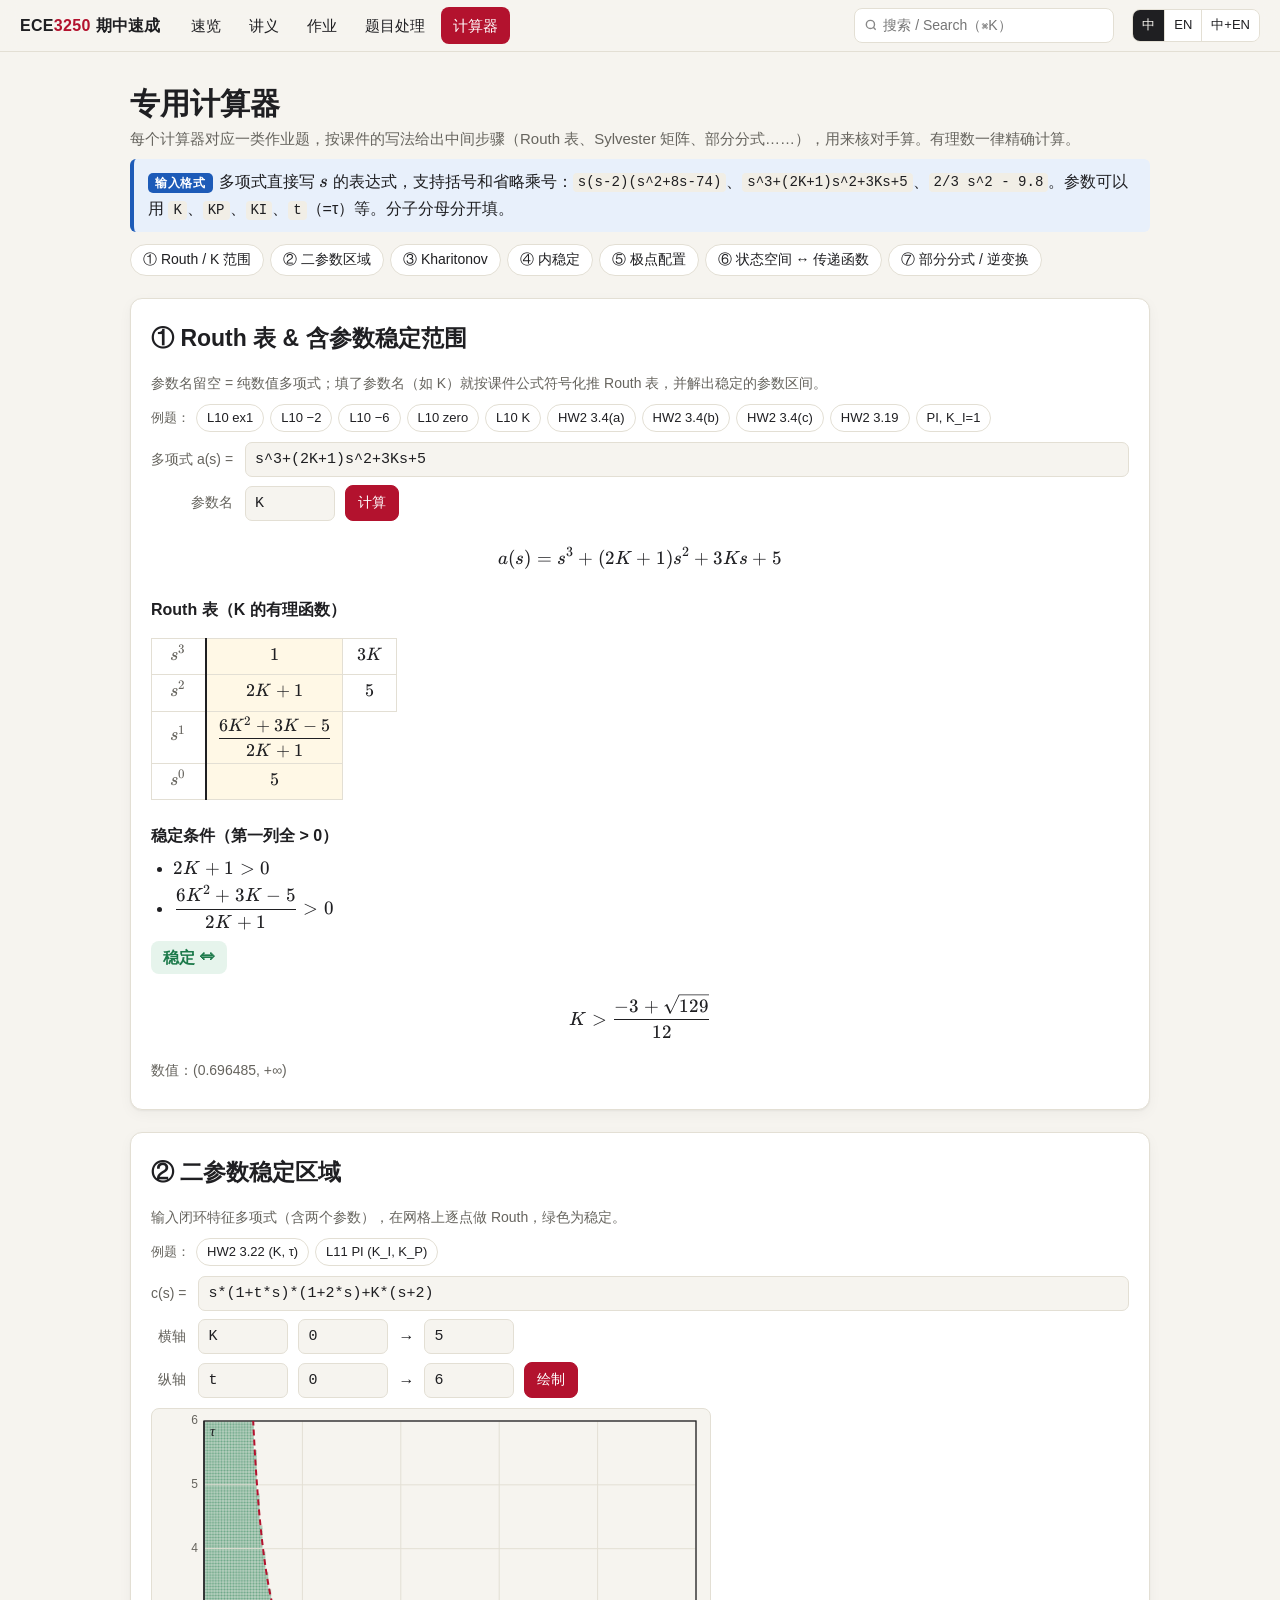
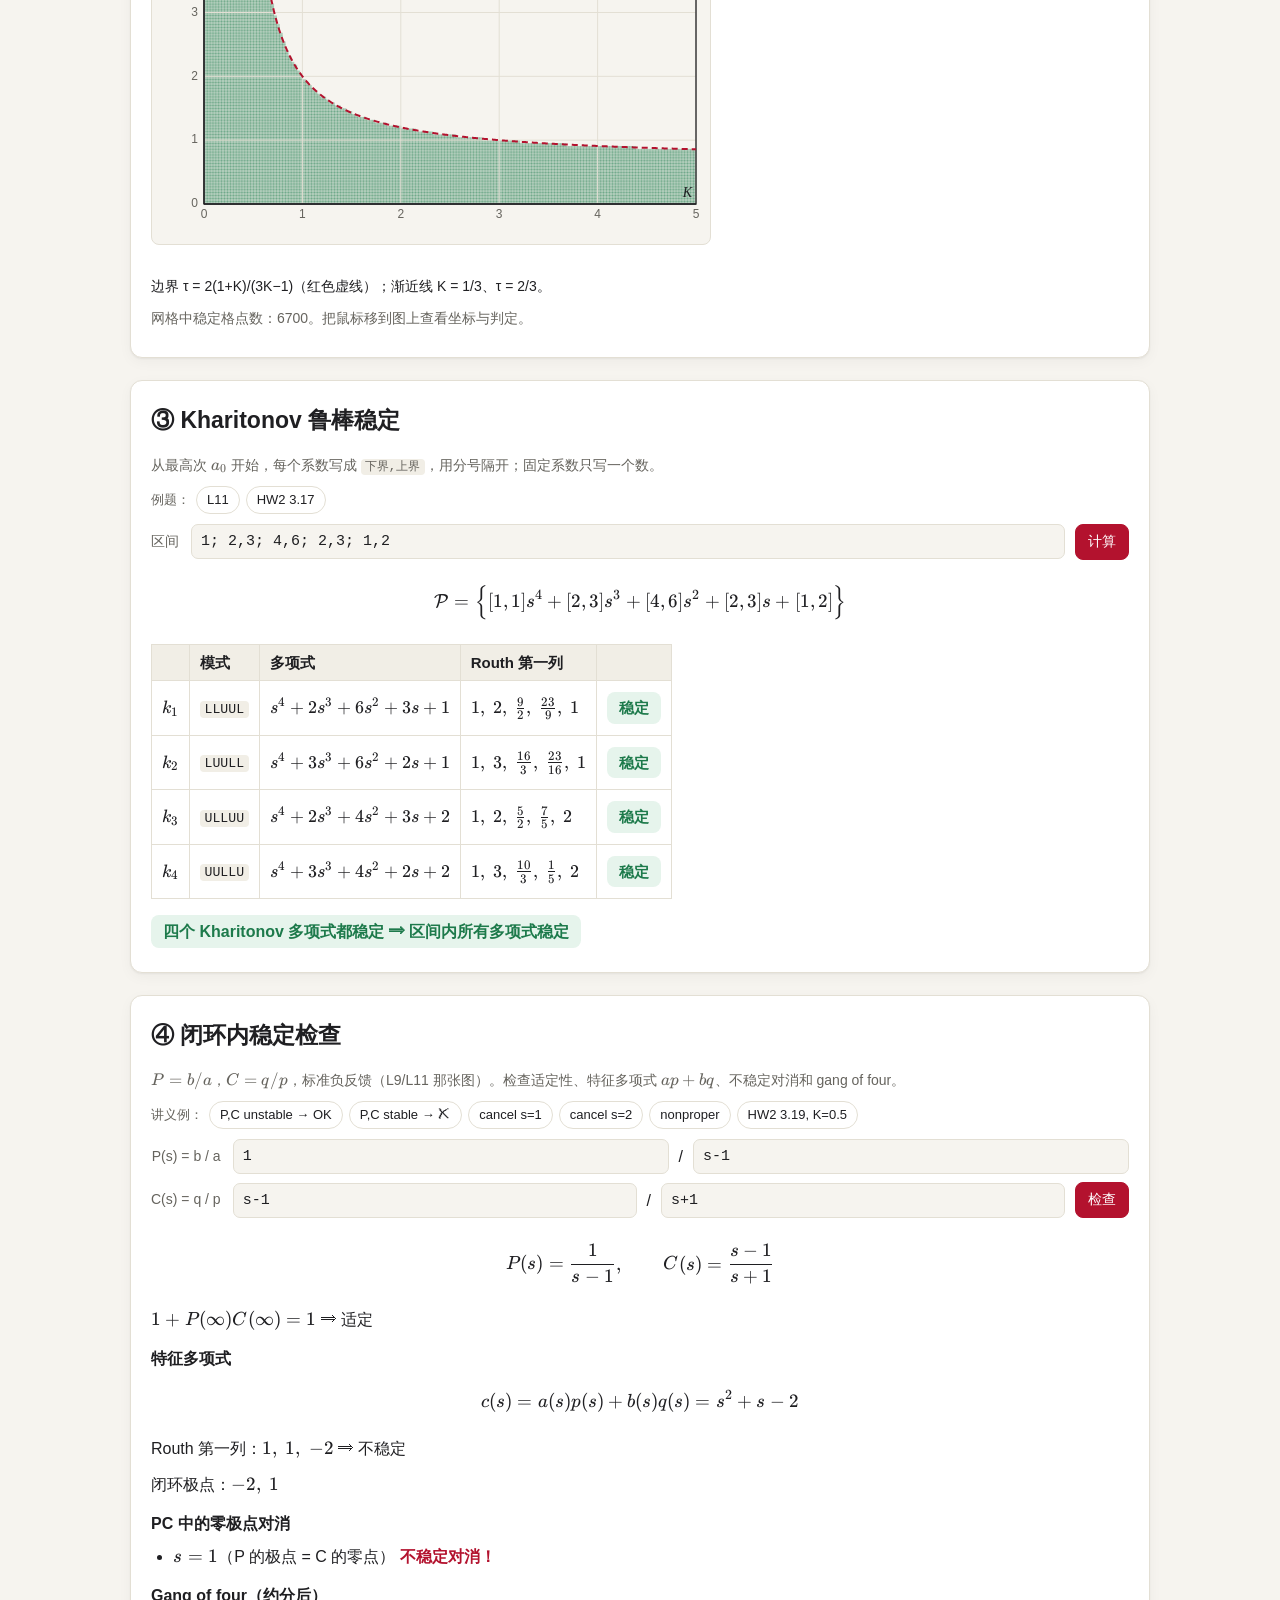
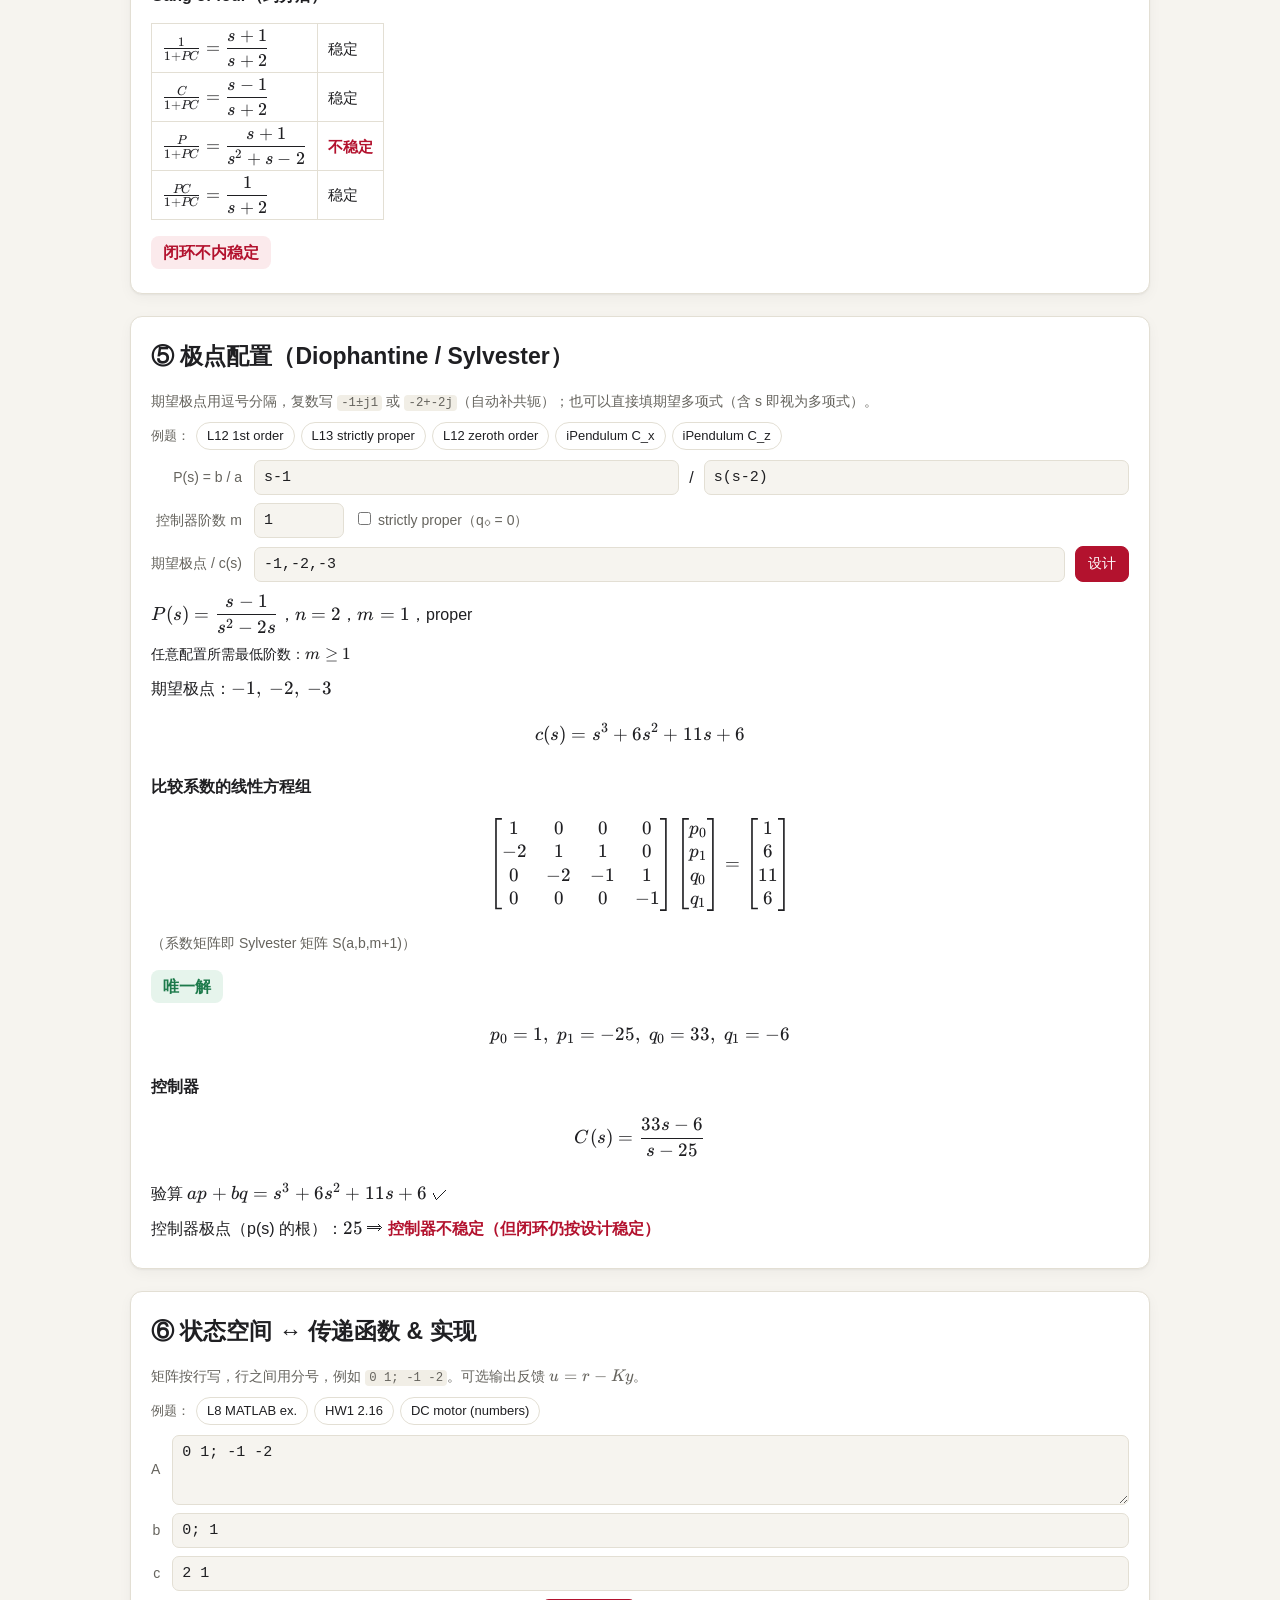
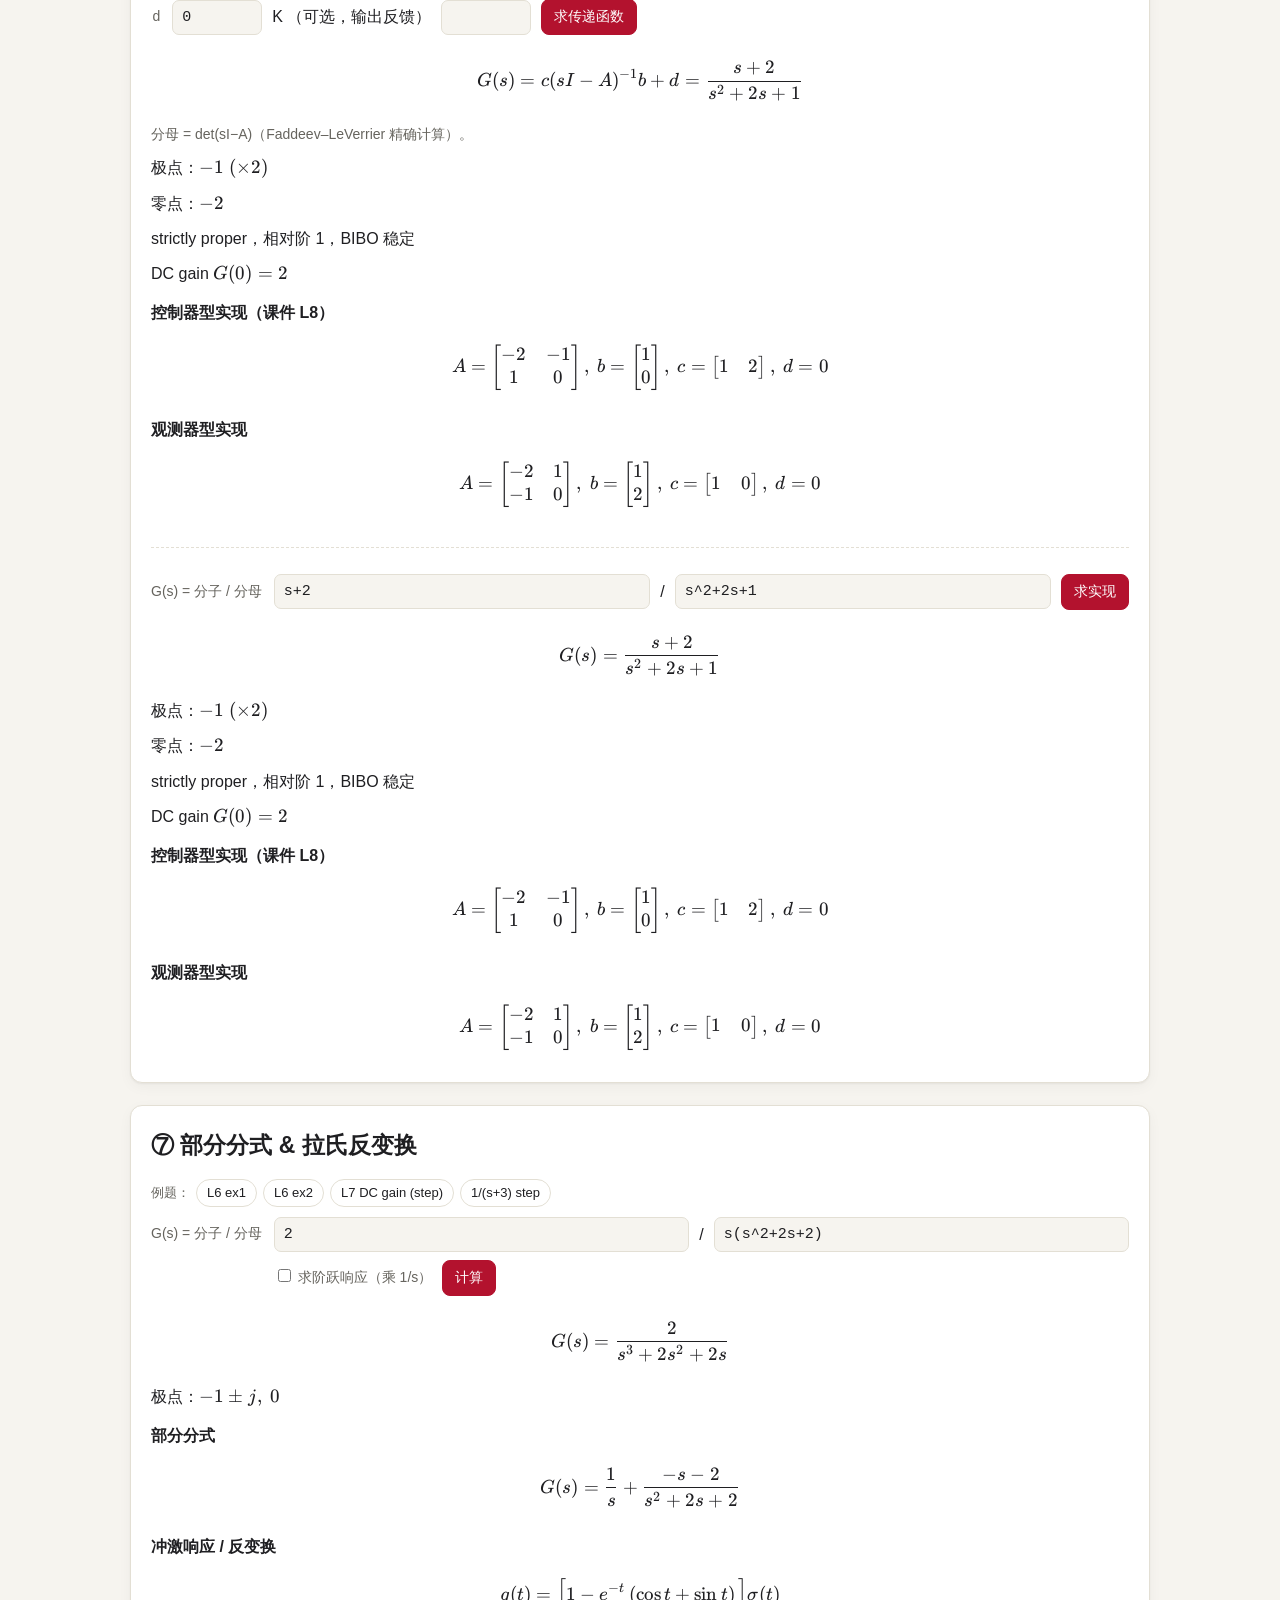
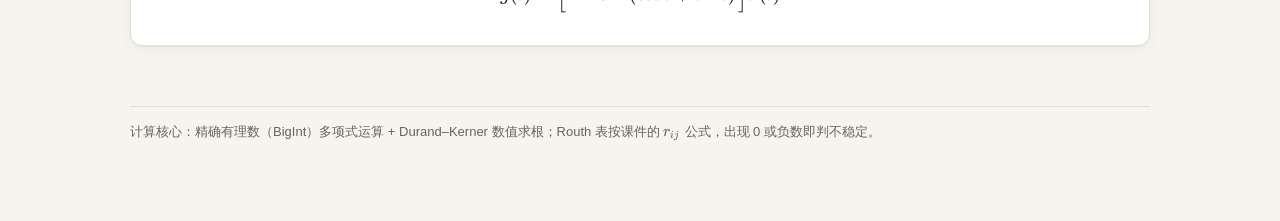
==== calc.html @ 968db59c "ECE3250 midterm crash-review site Bilingual (中/EN) overview, homework and problem-type pages, Chines" ====
<!doctype html>
<html lang="zh-CN">
<head>
<meta charset="utf-8">
<meta name="viewport" content="width=device-width, initial-scale=1">
<title>计算器 Calculators · ECE3250 期中速成</title>
<script>try{document.documentElement.className='L-'+(localStorage.getItem('ece3250-lang')||'zh')}catch(e){}</script>
<link rel="stylesheet" href="assets/vendor/katex/katex.min.css">
<link rel="stylesheet" href="assets/style.css?v=1">
<script defer src="assets/vendor/katex/katex.min.js"></script>
<script defer src="assets/vendor/katex/auto-render.min.js"></script>
<script defer src="assets/search-index.js?v=1"></script>
<script defer src="assets/cmath.js?v=1"></script>
<script defer src="assets/ui.js?v=1"></script>
<script defer src="assets/calc.js?v=1"></script>
</head>
<body>
<header id="topnav"></header>
<main class="wrap">
<h1><span class="zh">专用计算器</span><span class="en">Problem-type calculators</span>
<small><span class="zh">每个计算器对应一类作业题，按课件的写法给出中间步骤（Routh 表、Sylvester 矩阵、部分分式……），用来核对手算。有理数一律精确计算。</span><span class="en">Each calculator matches one homework problem type and shows the intermediate steps in the slides' notation (Routh table, Sylvester matrix, partial fractions…) so you can check hand calculations. Rational arithmetic is exact.</span></small></h1>
<div class="tip"><span class="lbl"><span class="zh">输入格式</span><span class="en">Input syntax</span></span><span class="zh">多项式直接写 $s$ 的表达式，支持括号和省略乘号：<code>s(s-2)(s^2+8s-74)</code>、<code>s^3+(2K+1)s^2+3Ks+5</code>、<code>2/3 s^2 - 9.8</code>。参数可以用 <code>K</code>、<code>KP</code>、<code>KI</code>、<code>t</code>（=τ）等。分子分母分开填。</span><span class="en">Type polynomials as expressions in $s$ with parentheses and implicit multiplication: <code>s(s-2)(s^2+8s-74)</code>, <code>s^3+(2K+1)s^2+3Ks+5</code>, <code>2/3 s^2 - 9.8</code>. Parameters may be <code>K</code>, <code>KP</code>, <code>KI</code>, <code>t</code> (=τ), etc. Enter numerators and denominators separately.</span></div>
<nav class="calc-nav">
  <a href="#routh">① Routh / <span class="zh">K 范围</span><span class="en">K range</span></a>
  <a href="#region">② <span class="zh">二参数区域</span><span class="en">2-param region</span></a>
  <a href="#khar">③ Kharitonov</a>
  <a href="#internal">④ <span class="zh">内稳定</span><span class="en">Internal stability</span></a>
  <a href="#pole">⑤ <span class="zh">极点配置</span><span class="en">Pole placement</span></a>
  <a href="#ss">⑥ <span class="zh">状态空间 ↔ 传递函数</span><span class="en">SS ↔ TF</span></a>
  <a href="#pf">⑦ <span class="zh">部分分式 / 逆变换</span><span class="en">Partial fractions</span></a>
</nav>

<!-- ① Routh -->
<section class="calc" id="routh-sec">
<h2 id="routh" data-kw="routh table calculator parameter K range stability polynomial">① <span class="zh">Routh 表 &amp; 含参数稳定范围</span><span class="en">Routh table &amp; parametric stability range</span></h2>
<p class="muted small"><span class="zh">参数名留空 = 纯数值多项式；填了参数名（如 K）就按课件公式符号化推 Routh 表，并解出稳定的参数区间。</span><span class="en">Leave the parameter blank for a numeric polynomial; with a parameter name (e.g. K) the table is built symbolically and the stable parameter intervals are solved.</span></p>
<div class="presets"><span><span class="zh">例题：</span><span class="en">Examples:</span></span>
<button data-routh="s^4+10s^3+35s^2+50s+24|">L10 ex1</button>
<button data-routh="s^3+2s^2+3s+10|">L10 −2</button>
<button data-routh="s^5+10s^4+35s^3+50s^2+24s+300|">L10 −6</button>
<button data-routh="s^4+3s^3+3s^2+3s+2|">L10 zero</button>
<button data-routh="s^4+2s^3+4s^2+4s+K|K">L10 K</button>
<button data-routh="s^4+2s^3+9s^2+2s+5|">HW2 3.4(a)</button>
<button data-routh="s^5+5s^4+12s^3+24s^2+32s+16|">HW2 3.4(b)</button>
<button data-routh="s^3+(2K+1)s^2+3Ks+5|K">HW2 3.4(c)</button>
<button data-routh="s^3+s^2+10s+5+K(s^2+15)|K">HW2 3.19</button>
<button data-routh="s^3+3s^2+(2+10KP)s+10|KP">PI, K_I=1</button>
</div>
<div class="form">
<label for="routh-in"><span class="zh">多项式</span><span class="en">Polynomial</span> a(s) =</label><input type="text" id="routh-in" value="s^3+(2K+1)s^2+3Ks+5">
<label for="routh-param"><span class="zh">参数名</span><span class="en">Parameter</span></label><div class="row"><input type="text" id="routh-param" class="short" value="K"><button class="primary" id="routh-go"><span class="zh">计算</span><span class="en">Compute</span></button></div>
</div>
<div class="out" id="routh-out"></div>
</section>

<!-- ② region -->
<section class="calc" id="region-sec">
<h2 id="region" data-kw="two parameter stability region plot pi controller tau K plane">② <span class="zh">二参数稳定区域</span><span class="en">Two-parameter stability region</span></h2>
<p class="muted small"><span class="zh">输入闭环特征多项式（含两个参数），在网格上逐点做 Routh，绿色为稳定。</span><span class="en">Enter the closed-loop characteristic polynomial with two parameters; Routh is run at every grid point, green = stable.</span></p>
<div class="presets"><span><span class="zh">例题：</span><span class="en">Examples:</span></span><button data-region="hw322">HW2 3.22 (K, τ)</button><button data-region="pi">L11 PI (K_I, K_P)</button></div>
<div class="form">
<label for="rg-in">c(s) =</label><input type="text" id="rg-in" value="s*(1+t*s)*(1+2*s)+K*(s+2)">
<label><span class="zh">横轴</span><span class="en">x-axis</span></label><div class="row"><input type="text" id="rg-x" class="short" value="K"><input type="text" id="rg-x0" class="short" value="0"><span>→</span><input type="text" id="rg-x1" class="short" value="5"></div>
<label><span class="zh">纵轴</span><span class="en">y-axis</span></label><div class="row"><input type="text" id="rg-y" class="short" value="t"><input type="text" id="rg-y0" class="short" value="0"><span>→</span><input type="text" id="rg-y1" class="short" value="6"><button class="primary" id="rg-go"><span class="zh">绘制</span><span class="en">Plot</span></button></div>
</div>
<canvas class="region" id="rg-canvas"></canvas>
<div class="readout" id="rg-read"></div>
<div class="out" id="rg-out"></div>
</section>

<!-- ③ Kharitonov -->
<section class="calc" id="khar-sec">
<h2 id="khar" data-kw="kharitonov interval polynomial robust stability calculator">③ <span class="zh">Kharitonov 鲁棒稳定</span><span class="en">Kharitonov robust stability</span></h2>
<p class="muted small"><span class="zh">从最高次 $a_0$ 开始，每个系数写成 <code>下界,上界</code>，用分号隔开；固定系数只写一个数。</span><span class="en">From the leading coefficient $a_0$, write each coefficient as <code>lower,upper</code> separated by semicolons; a fixed coefficient is a single number.</span></p>
<div class="presets"><span><span class="zh">例题：</span><span class="en">Examples:</span></span><button data-kh="1; 3,4; 3,4; 2,3; 0.5,1">L11</button><button data-kh="1; 2,3; 4,6; 2,3; 1,2">HW2 3.17</button></div>
<div class="form">
<label for="kh-in"><span class="zh">区间</span><span class="en">Intervals</span></label><div class="row"><input type="text" id="kh-in" value="1; 2,3; 4,6; 2,3; 1,2"><button class="primary" id="kh-go"><span class="zh">计算</span><span class="en">Compute</span></button></div>
</div>
<div class="out" id="kh-out"></div>
</section>

<!-- ④ internal -->
<section class="calc" id="internal-sec">
<h2 id="internal" data-kw="internal stability gang of four characteristic polynomial pole zero cancellation well posed calculator">④ <span class="zh">闭环内稳定检查</span><span class="en">Internal stability check</span></h2>
<p class="muted small"><span class="zh">$P=b/a$，$C=q/p$，标准负反馈（L9/L11 那张图）。检查适定性、特征多项式 $ap+bq$、不稳定对消和 gang of four。</span><span class="en">$P=b/a$, $C=q/p$ in the standard negative-feedback loop (L9/L11). Checks well-posedness, $ap+bq$, unstable cancellations and the gang of four.</span></p>
<div class="presets"><span><span class="zh">讲义例：</span><span class="en">Slide examples:</span></span>
<button data-int="s-1|s(s-2)|33s-6|s-25">P,C unstable → OK</button>
<button data-int="1|(s+1)^3|10|1">P,C stable → ✗</button>
<button data-int="1|s-1|s-1|s+1">cancel s=1</button>
<button data-int="s-2|s+1|1|s-2">cancel s=2</button>
<button data-int="s+2|s+1|-1|1">nonproper</button>
<button data-int="s^2+15|s^3+s^2+10s+5|0.5|1">HW2 3.19, K=0.5</button>
</div>
<div class="form">
<label>P(s) = b / a</label><div class="row"><input type="text" id="int-b" value="1"><span>/</span><input type="text" id="int-a" value="s-1"></div>
<label>C(s) = q / p</label><div class="row"><input type="text" id="int-q" value="s-1"><span>/</span><input type="text" id="int-p" value="s+1"><button class="primary" id="int-go"><span class="zh">检查</span><span class="en">Check</span></button></div>
</div>
<div class="out" id="int-out"></div>
</section>

<!-- ⑤ pole placement -->
<section class="calc" id="pole-sec">
<h2 id="pole" data-kw="pole placement diophantine sylvester controller design calculator desired poles">⑤ <span class="zh">极点配置（Diophantine / Sylvester）</span><span class="en">Pole placement (Diophantine / Sylvester)</span></h2>
<p class="muted small"><span class="zh">期望极点用逗号分隔，复数写 <code>-1±j1</code> 或 <code>-2+-2j</code>（自动补共轭）；也可以直接填期望多项式（含 s 即视为多项式）。</span><span class="en">Desired poles separated by commas; complex pairs as <code>-1±j1</code> or <code>-2+-2j</code> (conjugate added); or type the desired polynomial directly (anything containing s).</span></p>
<div class="presets"><span><span class="zh">例题：</span><span class="en">Examples:</span></span>
<button data-pole="s-1|s(s-2)|1|0|-1,-2,-3">L12 1st order</button>
<button data-pole="s-1|s(s-2)|2|1|-1±j1, -2±j2">L13 strictly proper</button>
<button data-pole="1|s(s+2)|0|0|-1,-1">L12 zeroth order</button>
<button data-pole="2/3 s^2-9.8|s^2(s^2-3*9.8)|3|0|-6, -0.5±j4, -2±j2.5, -8.5±j4.5">iPendulum C_x</button>
<button data-pole="-(1/3 s^2+9.8)|s^2(s^2-3*9.8)|3|0|-6, -0.5±j4, -2±j2.5, -8.5±j4.5">iPendulum C_z</button>
</div>
<div class="form">
<label>P(s) = b / a</label><div class="row"><input type="text" id="pp-b" value="s-1"><span>/</span><input type="text" id="pp-a" value="s(s-2)"></div>
<label><span class="zh">控制器阶数</span><span class="en">Controller order</span> m</label><div class="row"><input type="text" id="pp-m" class="short" value="1"><label style="text-align:left"><input type="checkbox" id="pp-strict"> strictly proper（q₀ = 0）</label></div>
<label><span class="zh">期望极点 / c(s)</span><span class="en">Desired poles / c(s)</span></label><div class="row"><input type="text" id="pp-c" value="-1,-2,-3"><button class="primary" id="pp-go"><span class="zh">设计</span><span class="en">Design</span></button></div>
</div>
<div class="out" id="pp-out"></div>
</section>

<!-- ⑥ SS <-> TF -->
<section class="calc" id="ss-sec">
<h2 id="ss" data-kw="state space transfer function ss2tf realization controller form observer form poles zeros dc gain matlab calculator">⑥ <span class="zh">状态空间 ↔ 传递函数 &amp; 实现</span><span class="en">State space ↔ transfer function &amp; realizations</span></h2>
<p class="muted small"><span class="zh">矩阵按行写，行之间用分号，例如 <code>0 1; -1 -2</code>。可选输出反馈 $u=r-Ky$。</span><span class="en">Matrices row by row, rows separated by semicolons, e.g. <code>0 1; -1 -2</code>. Optional output feedback $u=r-Ky$.</span></p>
<div class="presets"><span><span class="zh">例题：</span><span class="en">Examples:</span></span><button data-ss="L8">L8 MATLAB ex.</button><button data-ss="hw216">HW1 2.16</button><button data-ss="motor">DC motor (numbers)</button></div>
<div class="form">
<label>A</label><textarea id="ss-A">0 1; -1 -2</textarea>
<label>b</label><input type="text" id="ss-B" value="0; 1">
<label>c</label><input type="text" id="ss-C" value="2 1">
<label>d</label><div class="row"><input type="text" id="ss-D" class="short" value="0"><span>K <span class="zh">（可选，输出反馈）</span><span class="en">(optional, output feedback)</span></span><input type="text" id="ss-K" class="short" value=""><button class="primary" id="ss-go"><span class="zh">求传递函数</span><span class="en">To TF</span></button></div>
</div>
<div class="out" id="ss-out"></div>
<hr>
<div class="form">
<label>G(s) = <span class="zh">分子 / 分母</span><span class="en">num / den</span></label><div class="row"><input type="text" id="tf-n" value="s+2"><span>/</span><input type="text" id="tf-d" value="s^2+2s+1"><button class="primary" id="tf-go"><span class="zh">求实现</span><span class="en">Realize</span></button></div>
</div>
<div class="out" id="tf-out"></div>
</section>

<!-- ⑦ partial fractions -->
<section class="calc" id="pf-sec">
<h2 id="pf" data-kw="partial fraction inverse laplace transform impulse response step response residue final value dc gain calculator">⑦ <span class="zh">部分分式 &amp; 拉氏反变换</span><span class="en">Partial fractions &amp; inverse Laplace</span></h2>
<div class="presets"><span><span class="zh">例题：</span><span class="en">Examples:</span></span>
<button data-pf="2|s(s^2+2s+2)|0">L6 ex1</button>
<button data-pf="1|(s+1)^2 s^3|0">L6 ex2</button>
<button data-pf="s^2+5s+3|s^3+4s^2+2s+5|1">L7 DC gain (step)</button>
<button data-pf="1|s+3|1">1/(s+3) step</button>
</div>
<div class="form">
<label>G(s) = <span class="zh">分子 / 分母</span><span class="en">num / den</span></label><div class="row"><input type="text" id="pf-n" value="2"><span>/</span><input type="text" id="pf-d" value="s(s^2+2s+2)"></div>
<label></label><div class="row"><label style="text-align:left"><input type="checkbox" id="pf-step"> <span class="zh">求阶跃响应（乘 1/s）</span><span class="en">Step response (multiply by 1/s)</span></label><button class="primary" id="pf-go"><span class="zh">计算</span><span class="en">Compute</span></button></div>
</div>
<div class="out" id="pf-out"></div>
</section>

<div class="foot"><span class="zh">计算核心：精确有理数（BigInt）多项式运算 + Durand–Kerner 数值求根；Routh 表按课件的 $r_{ij}$ 公式，出现 0 或负数即判不稳定。</span><span class="en">Engine: exact rational (BigInt) polynomial arithmetic + Durand–Kerner root finding; Routh follows the slides' $r_{ij}$ formula and stops at the first zero or negative entry.</span></div>
</main>
</body>
</html>
---- assets/style.css ----
:root {
  --bg: #f6f4ef;
  --card: #ffffff;
  --ink: #1f1f22;
  --muted: #66645e;
  --line: #e3dfd4;
  --red: #b3122e;
  --red-soft: #fbeaec;
  --amber: #c98a00;
  --amber-soft: #fff6dc;
  --blue: #1d5bb8;
  --blue-soft: #e8f0fb;
  --green: #1d7a4b;
  --green-soft: #e6f4ec;
  --code: #f1eee6;
  --shadow: 0 1px 2px rgba(0, 0, 0, .05), 0 4px 14px rgba(0, 0, 0, .04);
  --radius: 10px;
  --nav-h: 52px;
}
@media (prefers-color-scheme: dark) {
  :root {
    --bg: #17171a; --card: #202024; --ink: #ecebe6; --muted: #a29f97; --line: #34343a;
    --red: #ff6b7f; --red-soft: #3a1c22; --amber: #f0b84a; --amber-soft: #3a3020;
    --blue: #7fb0ff; --blue-soft: #1c2738; --green: #6fd19c; --green-soft: #1b2e25; --code: #2a2a2f;
    --shadow: 0 1px 2px rgba(0, 0, 0, .4);
  }
  .katex { color: var(--ink); }
  svg.bd { filter: invert(.88) hue-rotate(180deg); }
}
* { box-sizing: border-box; }
html { scroll-padding-top: calc(var(--nav-h) + 14px); }
body {
  margin: 0; background: var(--bg); color: var(--ink);
  font: 16px/1.7 -apple-system, BlinkMacSystemFont, "PingFang SC", "Hiragino Sans GB", "Noto Sans CJK SC", "Microsoft YaHei", sans-serif;
  -webkit-font-smoothing: antialiased;
}
a { color: var(--blue); text-decoration: none; }
a:hover { text-decoration: underline; }
code, kbd { font-family: "SF Mono", Menlo, Consolas, monospace; font-size: .88em; background: var(--code); padding: .08em .35em; border-radius: 4px; }

/* ---------- 顶部导航 ---------- */
.topnav {
  position: sticky; top: 0; z-index: 50; height: var(--nav-h);
  display: flex; align-items: center; gap: 18px; padding: 0 20px;
  background: color-mix(in srgb, var(--bg) 88%, transparent); backdrop-filter: blur(10px);
  border-bottom: 1px solid var(--line);
}
.brand { font-weight: 700; letter-spacing: .02em; white-space: nowrap; color: var(--ink); }
.brand b { color: var(--red); }
.topnav nav { display: flex; gap: 4px; overflow-x: auto; scrollbar-width: none; }
.topnav nav a {
  padding: 6px 12px; border-radius: 8px; color: var(--ink); white-space: nowrap; font-size: 15px;
}
.topnav nav a:hover { background: var(--card); text-decoration: none; }
.topnav nav a.on { background: var(--red); color: #fff; }
.exam-chip { margin-left: auto; font-size: 13px; color: var(--muted); white-space: nowrap; }
.exam-chip b { color: var(--red); }

/* ---------- 布局 ---------- */
.wrap { max-width: 1060px; margin: 0 auto; padding: 26px 20px 80px; }
.with-toc { display: grid; grid-template-columns: 210px minmax(0, 1fr); gap: 30px; max-width: 1180px; }
.toc { position: sticky; top: calc(var(--nav-h) + 18px); align-self: start; max-height: calc(100vh - var(--nav-h) - 36px); overflow: auto; font-size: 14px; padding-right: 6px; }
.toc .toc-title { font-weight: 700; color: var(--muted); font-size: 12px; letter-spacing: .1em; margin-bottom: 6px; }
.toc a { display: block; padding: 3px 8px; border-left: 2px solid var(--line); color: var(--muted); line-height: 1.45; margin: 1px 0; }
.toc a:hover { color: var(--ink); text-decoration: none; border-color: var(--amber); }
.toc a.on { color: var(--red); border-color: var(--red); font-weight: 600; }
.toc a.sub { padding-left: 18px; font-size: 13px; }
@media (max-width: 860px) {
  .with-toc { grid-template-columns: 1fr; }
  .toc { position: static; max-height: none; border: 1px solid var(--line); border-radius: var(--radius); padding: 10px; background: var(--card); }
  .exam-chip { display: none; }
}

h1 { font-size: 30px; line-height: 1.3; margin: 6px 0 6px; }
h1 small { display: block; font-size: 15px; color: var(--muted); font-weight: 400; margin-top: 6px; }
h2 { font-size: 23px; margin: 42px 0 12px; padding-bottom: 6px; border-bottom: 2px solid var(--line); }
h2 .lno { display: inline-block; font-size: 14px; background: var(--red); color: #fff; border-radius: 6px; padding: 1px 8px; margin-right: 8px; vertical-align: 3px; }
h3 { font-size: 18px; margin: 26px 0 8px; }
h4 { font-size: 16px; margin: 18px 0 6px; color: var(--muted); }
p { margin: 8px 0; }
ul, ol { padding-left: 1.4em; margin: 6px 0; }
li { margin: 3px 0; }
hr { border: 0; border-top: 1px dashed var(--line); margin: 26px 0; }
.muted { color: var(--muted); }
.small { font-size: 14px; }
.lead { font-size: 17px; color: var(--muted); }

/* ---------- 卡片与提示框 ---------- */
.card { background: var(--card); border: 1px solid var(--line); border-radius: var(--radius); padding: 16px 18px; box-shadow: var(--shadow); margin: 14px 0; }
.grid { display: grid; gap: 14px; grid-template-columns: repeat(auto-fill, minmax(300px, 1fr)); }
.grid .card { margin: 0; }
.card h3 { margin-top: 0; }
.card .links { margin-top: 10px; display: flex; flex-wrap: wrap; gap: 6px; font-size: 13px; }
.card .links a { border: 1px solid var(--line); padding: 1px 8px; border-radius: 999px; }
.key { background: var(--amber-soft); border: 1px solid color-mix(in srgb, var(--amber) 35%, transparent); border-radius: 8px; padding: 10px 14px; margin: 10px 0; overflow-x: auto; }
.key > .lbl, .trap > .lbl, .tip > .lbl, .ex > .lbl { display: inline-block; font-size: 12px; font-weight: 700; letter-spacing: .06em; border-radius: 5px; padding: 0 7px; margin-right: 6px; }
.key > .lbl { background: var(--amber); color: #fff; }
.trap { background: var(--red-soft); border-left: 4px solid var(--red); border-radius: 6px; padding: 9px 14px; margin: 10px 0; }
.trap > .lbl { background: var(--red); color: #fff; }
.tip { background: var(--blue-soft); border-left: 4px solid var(--blue); border-radius: 6px; padding: 9px 14px; margin: 10px 0; }
.tip > .lbl { background: var(--blue); color: #fff; }
.ex { border: 1px solid var(--line); border-radius: 8px; padding: 10px 14px; margin: 12px 0; background: var(--card); }
.ex > .lbl { background: var(--green); color: #fff; }
.math-scroll, .katex-display { overflow-x: auto; overflow-y: hidden; padding: 2px 0; }
.katex-display { margin: .6em 0; }

details { border: 1px solid var(--line); border-radius: 8px; margin: 10px 0; background: var(--card); }
details > summary { cursor: pointer; padding: 8px 14px; font-weight: 600; list-style: none; user-select: none; }
details > summary::-webkit-details-marker { display: none; }
details > summary::before { content: "▸"; display: inline-block; width: 1.1em; color: var(--red); transition: transform .15s; }
details[open] > summary::before { transform: rotate(90deg); }
details > .body { padding: 2px 16px 12px; border-top: 1px dashed var(--line); }
details.sol > summary { color: var(--green); }

table { border-collapse: collapse; margin: 10px 0; font-size: 15px; }
th, td { border: 1px solid var(--line); padding: 5px 10px; text-align: left; vertical-align: middle; }
th { background: var(--code); font-weight: 600; }
.tbl-wrap { overflow-x: auto; }

.tags { display: inline-flex; gap: 4px; margin-left: 6px; vertical-align: 2px; }
.tag { font-size: 12px; border-radius: 999px; padding: 0 8px; background: var(--code); color: var(--muted); font-weight: 500; }
.tag.hot { background: var(--red); color: #fff; }
.btn, button {
  font: inherit; font-size: 14px; cursor: pointer; border-radius: 8px; border: 1px solid var(--line);
  background: var(--card); color: var(--ink); padding: 5px 12px;
}
.btn:hover, button:hover { border-color: var(--amber); text-decoration: none; }
.btn.primary, button.primary { background: var(--red); border-color: var(--red); color: #fff; }
.btn.calc { font-size: 13px; padding: 2px 10px; border-color: var(--blue); color: var(--blue); }
.btn.calc::before { content: "⚙ "; }
.toolbar { display: flex; gap: 8px; flex-wrap: wrap; margin: 10px 0; }

.steps { counter-reset: st; list-style: none; padding-left: 0; }
.steps > li { counter-increment: st; position: relative; padding-left: 34px; margin: 8px 0; }
.steps > li::before { content: counter(st); position: absolute; left: 0; top: 2px; width: 24px; height: 24px; border-radius: 50%; background: var(--red); color: #fff; font-size: 13px; font-weight: 700; display: grid; place-items: center; }

.hero { display: grid; grid-template-columns: 1fr auto; gap: 18px; align-items: end; margin-bottom: 10px; }
.hero .facts { display: flex; gap: 10px; flex-wrap: wrap; margin-top: 10px; }
.fact { background: var(--card); border: 1px solid var(--line); border-radius: 8px; padding: 6px 12px; font-size: 14px; }
.fact b { color: var(--red); }

svg.bd { display: block; max-width: 100%; height: auto; margin: 8px auto; }
svg.bd text { font-family: "Times New Roman", serif; font-style: italic; font-size: 15px; }
svg.bd .blk { fill: #fff; stroke: #222; stroke-width: 1.4; }
svg.bd .sum { fill: #fff; stroke: #222; stroke-width: 1.4; }
svg.bd .w { fill: none; stroke: #222; stroke-width: 1.4; marker-end: url(#arw); }
svg.bd .wn { fill: none; stroke: #222; stroke-width: 1.4; }
svg.bd .dot { fill: #222; }
svg.bd .up { font-style: normal; font-family: -apple-system, sans-serif; font-size: 13px; }
figure { margin: 10px 0; }
figcaption { text-align: center; font-size: 13px; color: var(--muted); }

/* ---------- 计算器 ---------- */
.calc-nav { display: flex; flex-wrap: wrap; gap: 6px; margin: 12px 0 4px; }
.calc-nav a { border: 1px solid var(--line); background: var(--card); border-radius: 999px; padding: 3px 12px; font-size: 14px; color: var(--ink); }
.calc-nav a:hover { border-color: var(--red); text-decoration: none; }
section.calc { background: var(--card); border: 1px solid var(--line); border-radius: 12px; padding: 4px 20px 18px; margin: 22px 0; box-shadow: var(--shadow); }
section.calc h2 { border-bottom: none; margin: 16px 0 4px; }
.form { display: grid; grid-template-columns: max-content 1fr; gap: 8px 12px; align-items: center; margin: 10px 0; }
.form label { font-size: 14px; color: var(--muted); text-align: right; }
.form input[type=text], .form textarea, .form select {
  font: 15px/1.4 "SF Mono", Menlo, Consolas, monospace; padding: 6px 9px; border: 1px solid var(--line); border-radius: 7px; background: var(--bg); color: var(--ink); width: 100%;
}
.form textarea { min-height: 70px; resize: vertical; }
.form .row { display: flex; gap: 10px; align-items: center; flex-wrap: wrap; }
.form .row input[type=text] { width: auto; flex: 1 1 140px; }
.form .row input.short { flex: 0 0 90px; width: 90px; }
@media (max-width: 640px) { .form { grid-template-columns: 1fr; } .form label { text-align: left; } }
.presets { display: flex; flex-wrap: wrap; gap: 6px; align-items: center; font-size: 13px; margin: 8px 0; }
.presets span { color: var(--muted); }
.presets button { font-size: 13px; padding: 2px 10px; border-radius: 999px; }
.out { margin-top: 12px; }
.out:empty { display: none; }
.verdict { display: inline-block; font-weight: 700; padding: 3px 12px; border-radius: 8px; margin: 6px 0; }
.verdict.ok { background: var(--green-soft); color: var(--green); }
.verdict.bad { background: var(--red-soft); color: var(--red); }
.verdict.warn { background: var(--amber-soft); color: var(--amber); }
.err { color: var(--red); font-weight: 600; }
table.routh td { font-family: "SF Mono", Menlo, monospace; text-align: center; min-width: 54px; }
table.routh td.row-h { color: var(--muted); font-style: italic; border-right: 2px solid var(--ink); }
table.routh td.badcell { background: var(--red-soft); color: var(--red); font-weight: 700; }
table.routh td.first { background: color-mix(in srgb, var(--amber-soft) 70%, transparent); }
.out .lbl2 { font-weight: 700; margin: 12px 0 4px; }
canvas.region { width: 100%; max-width: 560px; aspect-ratio: 1 / .78; display: block; border: 1px solid var(--line); border-radius: 8px; background: var(--bg); cursor: crosshair; }
.readout { font-family: "SF Mono", Menlo, monospace; font-size: 13px; color: var(--muted); min-height: 1.4em; }

.foot { margin-top: 60px; padding-top: 14px; border-top: 1px solid var(--line); font-size: 13px; color: var(--muted); }
@media print {
  .topnav, .toc, .toolbar, .btn.calc { display: none !important; }
  .with-toc { display: block; }
  details { border: none; }
  details > .body { display: block !important; }
  body { background: #fff; }
}

/* ---------- 中 / EN / 对照 ---------- */
html:not(.L-en):not(.L-both) .en { display: none !important; }
html.L-en .zh { display: none !important; }
html.L-both .en { color: color-mix(in srgb, var(--ink) 78%, var(--blue)); }
html.L-both span.zh + span.en::before { content: " · "; color: var(--muted); }
html.L-both h1 span.zh + span.en::before, html.L-both h2 span.zh + span.en::before, html.L-both h3 span.zh + span.en::before { content: " / "; }
html.L-both p.en, html.L-both li.en, html.L-both div.en, html.L-both ul.en, html.L-both ol.en { border-left: 2px solid color-mix(in srgb, var(--blue) 40%, transparent); padding-left: 8px; }
html.L-both .topnav span.zh + span.en::before { content: " "; }
html.L-both .topnav nav span.en, html.L-both .brand span.en { font-size: 12px; color: var(--muted); }
.langsw { display: flex; border: 1px solid var(--line); border-radius: 8px; overflow: hidden; flex: 0 0 auto; }
.langsw button { border: 0; border-radius: 0; padding: 4px 9px; font-size: 13px; background: var(--card); }
.langsw button + button { border-left: 1px solid var(--line); }
.langsw button.on { background: var(--ink); color: var(--bg); }

/* ---------- 搜索 ---------- */
.search { position: relative; margin-left: auto; flex: 0 1 260px; min-width: 120px; }
.search input { width: 100%; font: inherit; font-size: 14px; padding: 5px 10px 5px 28px; border: 1px solid var(--line); border-radius: 8px; background: var(--card) url("data:image/svg+xml,%3Csvg xmlns='http://www.w3.org/2000/svg' width='14' height='14' viewBox='0 0 24 24' fill='none' stroke='%23888' stroke-width='2.4'%3E%3Ccircle cx='11' cy='11' r='7'/%3E%3Cpath d='M20 20l-4-4'/%3E%3C/svg%3E") no-repeat 9px 50%; color: var(--ink); }
.search input:focus { outline: 2px solid color-mix(in srgb, var(--amber) 60%, transparent); border-color: var(--amber); }
.search .results { position: absolute; right: 0; top: calc(100% + 6px); width: min(560px, 92vw); max-height: 70vh; overflow: auto; background: var(--card); border: 1px solid var(--line); border-radius: 10px; box-shadow: 0 10px 30px rgba(0,0,0,.16); padding: 6px; z-index: 80; }
.search .r { display: grid; grid-template-columns: auto 1fr; gap: 0 10px; padding: 7px 10px; border-radius: 7px; color: var(--ink); }
.search .r:hover, .search .r.sel { background: var(--amber-soft); text-decoration: none; }
.search .r-page { grid-row: span 2; font-size: 11px; color: #fff; background: var(--red); border-radius: 5px; padding: 1px 6px; align-self: start; margin-top: 3px; white-space: nowrap; }
.search .r-title { font-weight: 600; font-size: 14px; }
.search .r-snip { font-size: 12.5px; color: var(--muted); line-height: 1.45; }
.search mark { background: color-mix(in srgb, var(--amber) 45%, transparent); color: inherit; border-radius: 2px; }
.search .r-empty { padding: 10px; color: var(--muted); font-size: 14px; }
.exam-chip { margin-left: 0; }
@media (max-width: 1100px) { .exam-chip { display: none; } }
@media (max-width: 720px) {
  .topnav { flex-wrap: wrap; height: auto; padding: 6px 12px; gap: 8px; }
  .topnav nav { order: 3; width: 100%; }
  .search { flex: 1 1 140px; }
  :root { --nav-h: 96px; }
}
@keyframes flash { 0% { background: var(--amber-soft); } 100% { background: transparent; } }
.flash { animation: flash 1.6s ease-out; border-radius: 6px; }
body[data-zh-only] .langsw { display: none; }
/* 对照模式：长段落里英文另起一行 */
html.L-both :is(li, .tip, .trap, .key, .card, details .body, td, figcaption, .foot, h1 > small, .fact) > span.en { display: block; margin-top: 3px; }
html.L-both :is(li, .tip, .trap, .key, .card, details .body, td, figcaption, .foot, h1 > small, .fact) > span.zh + span.en::before { content: none; }
html.L-both .tip > .lbl span.en, html.L-both .trap > .lbl span.en, html.L-both .key > .lbl span.en { display: inline; }
html.L-both .topnav nav a.on span.en { color: rgba(255, 255, 255, .85); }
html.L-both .fact > span.en { font-size: 13px; }
@media (max-width: 1000px) and (min-width: 721px) {
  .topnav { gap: 10px; padding: 0 12px; }
  .topnav nav a { padding: 6px 8px; font-size: 14px; }
  .search { flex-basis: 170px; }
  html.L-both .topnav nav span.en { display: none; }
}
@media (max-width: 720px) {
  .topnav { position: static; backdrop-filter: none; }
  :root { --nav-h: 0px; }
  .topnav .brand { order: 0; flex: 1 1 auto; }
  .langsw { order: 1; }
  .search { order: 2; flex: 1 1 100%; margin-left: 0; }
  .topnav nav { order: 3; }
  .search .results { left: 0; right: auto; width: 100%; }
}
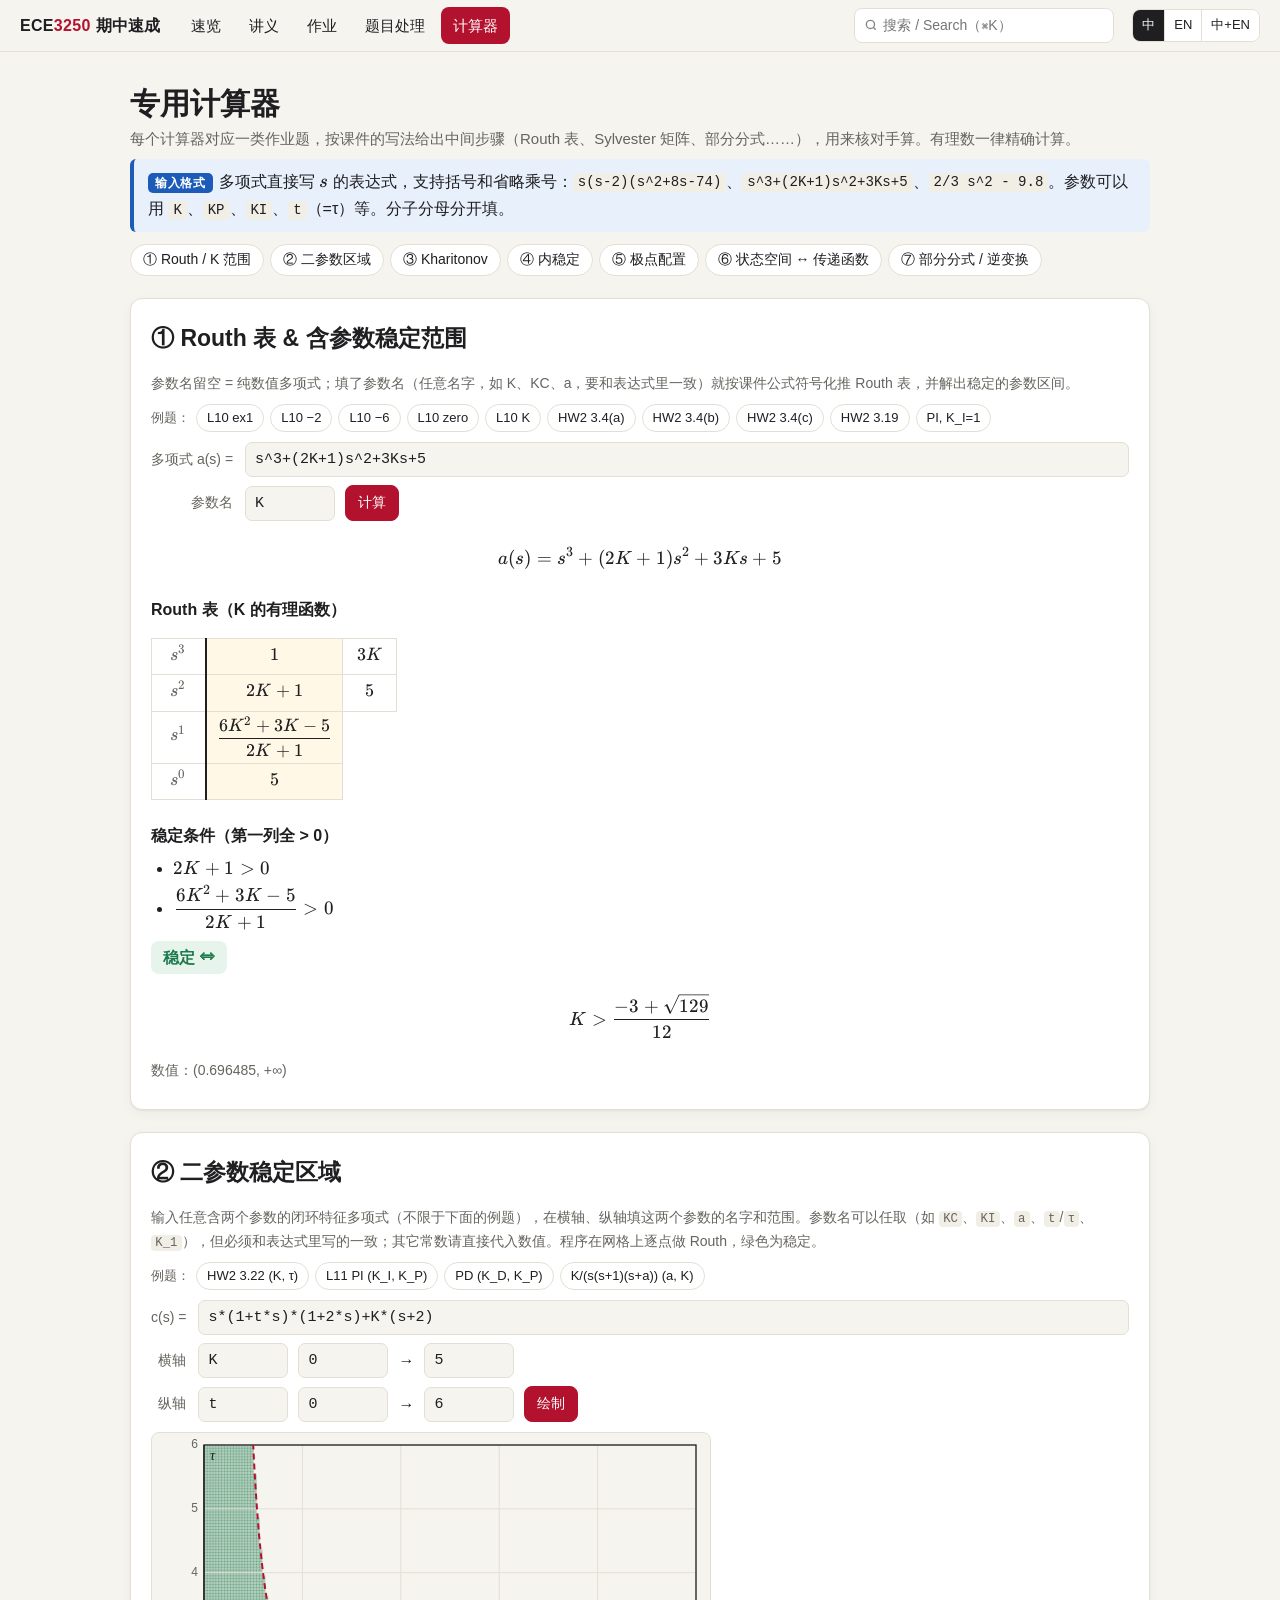
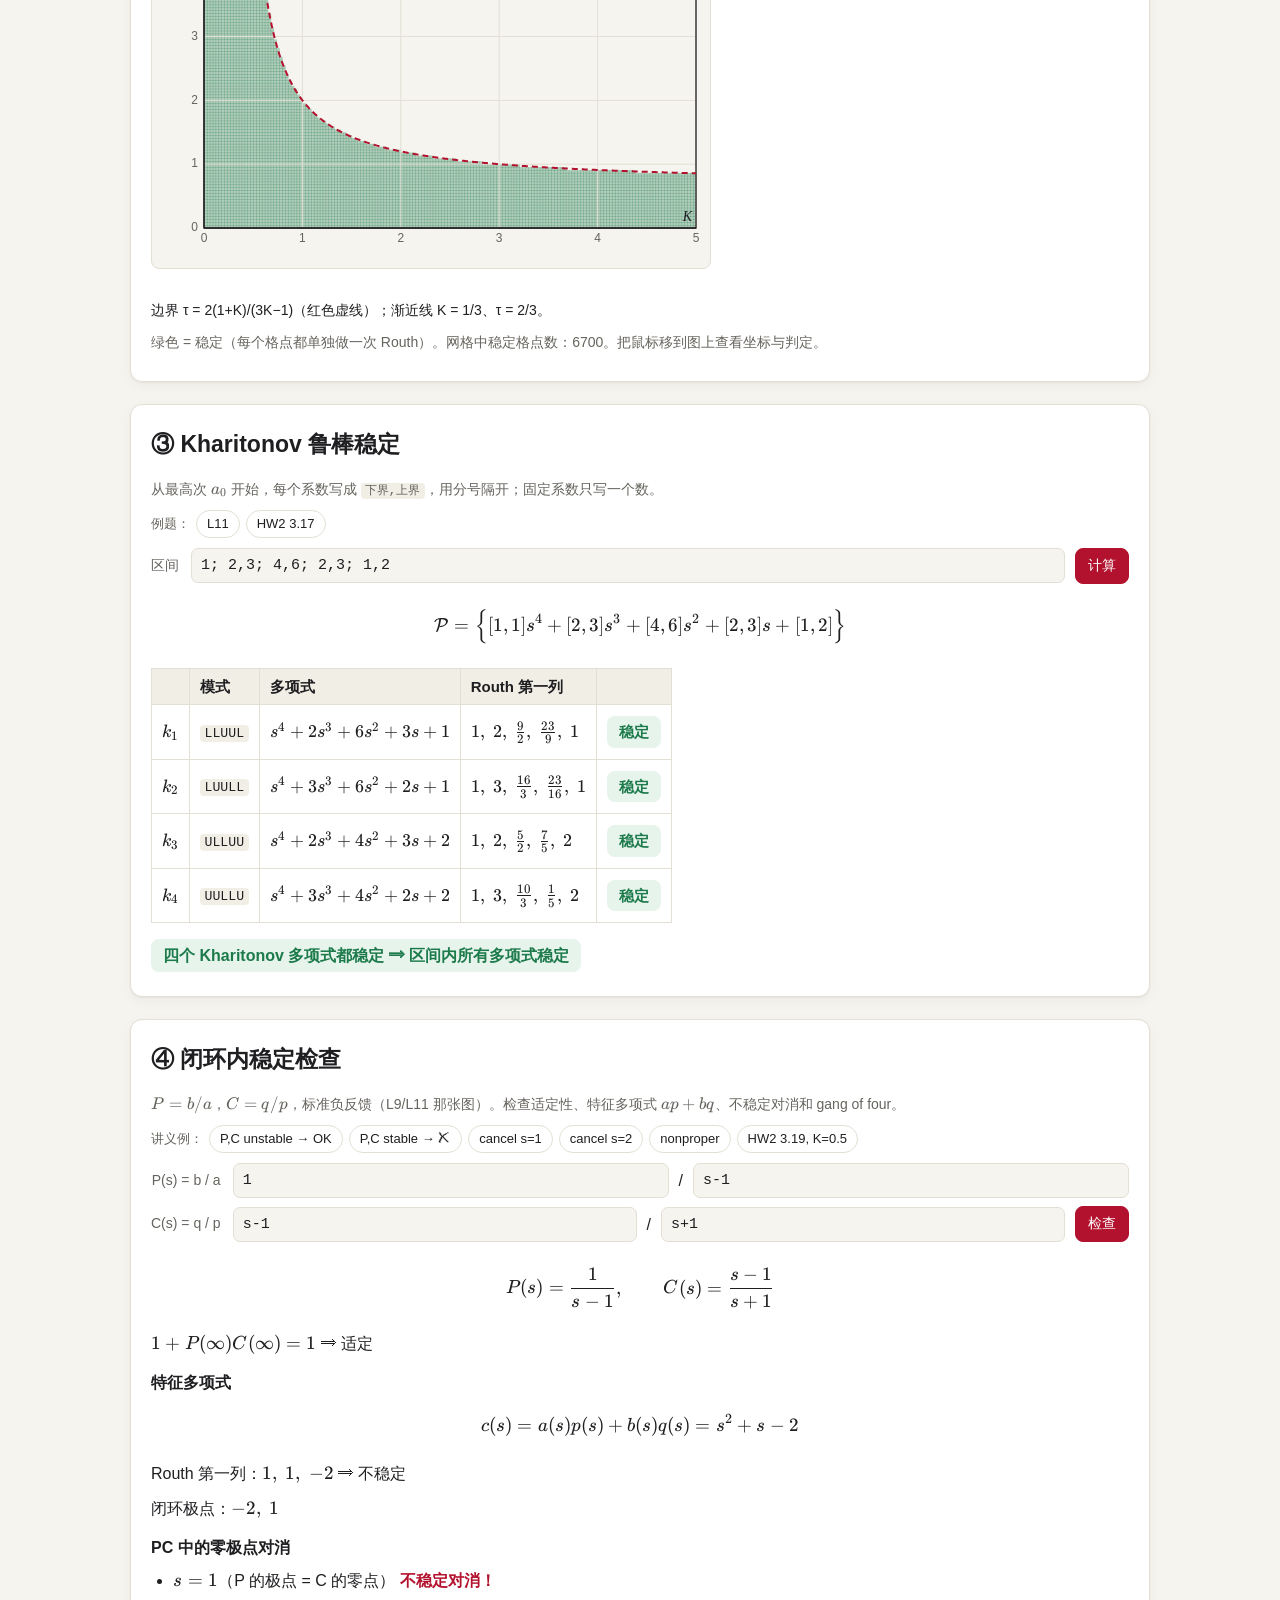
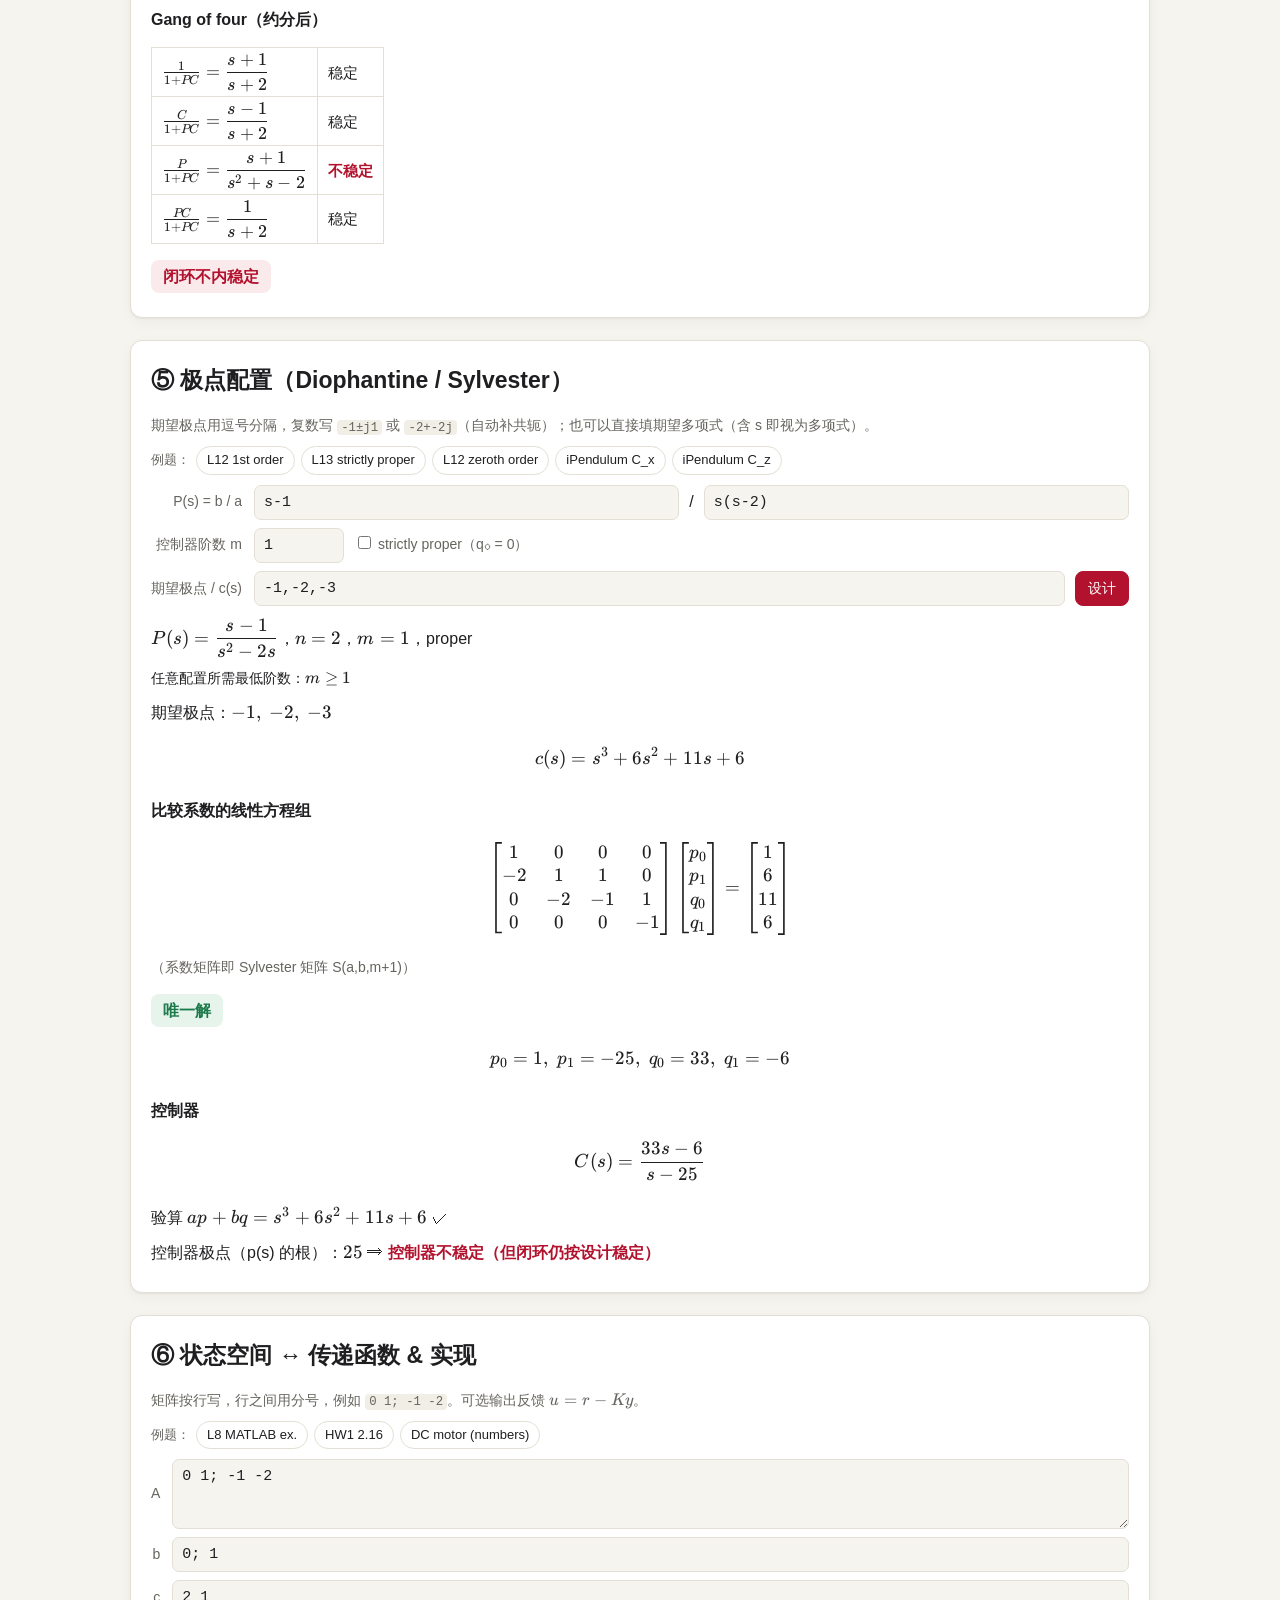
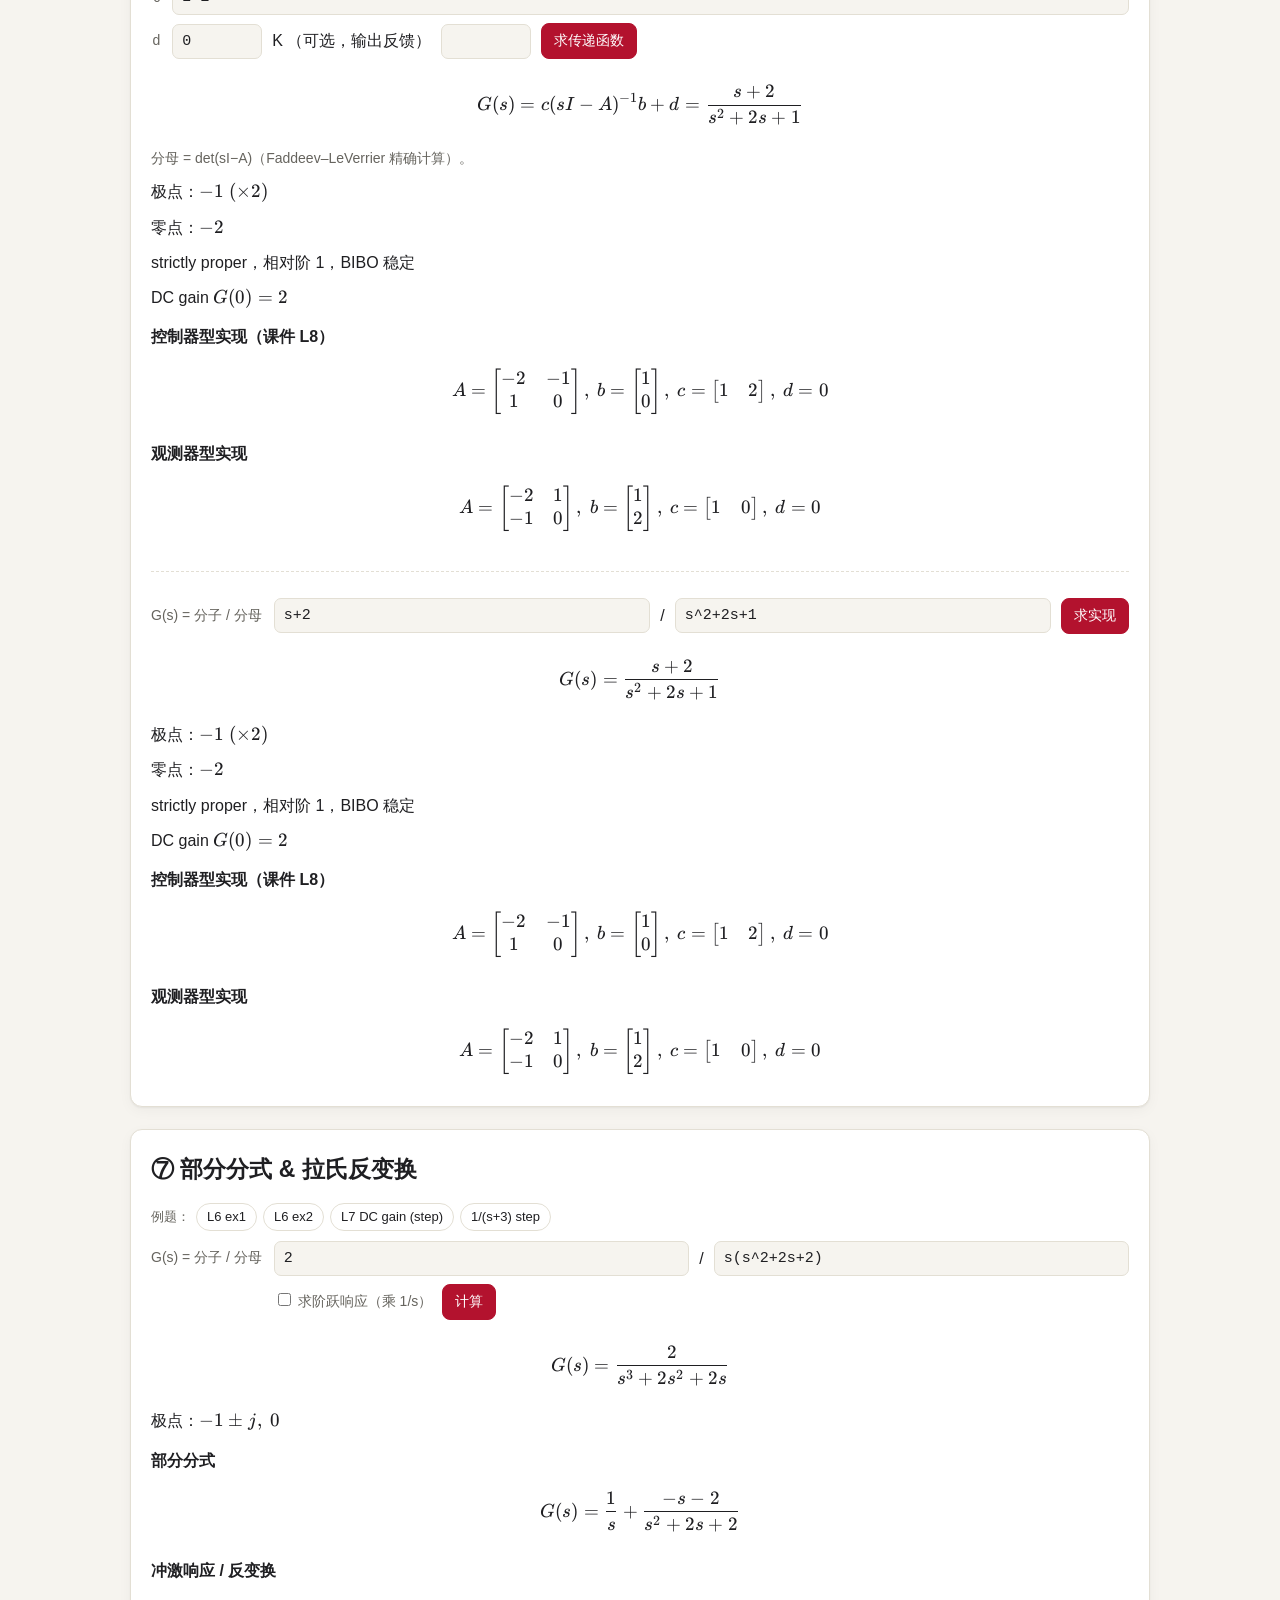
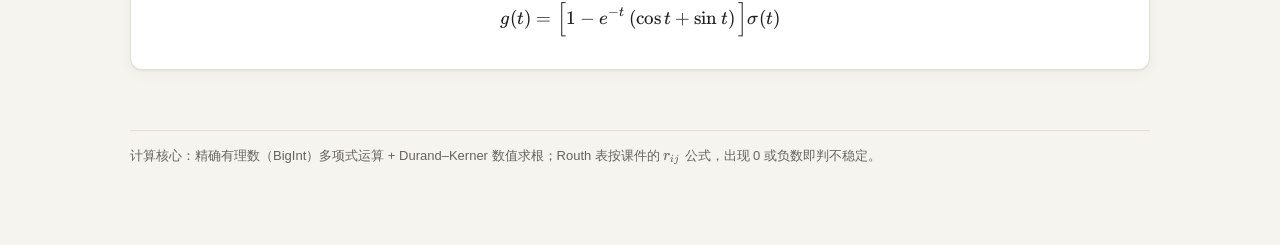
==== commit dfa6a116: "Region/Routh calculators accept any parameter names The tokenizer split every multi-letter name not " ====
--- a/calc.html
+++ b/calc.html
@@ -6,13 +6,13 @@
 <title>计算器 Calculators · ECE3250 期中速成</title>
 <script>try{document.documentElement.className='L-'+(localStorage.getItem('ece3250-lang')||'zh')}catch(e){}</script>
 <link rel="stylesheet" href="assets/vendor/katex/katex.min.css">
-<link rel="stylesheet" href="assets/style.css?v=1">
+<link rel="stylesheet" href="assets/style.css?v=4">
 <script defer src="assets/vendor/katex/katex.min.js"></script>
 <script defer src="assets/vendor/katex/auto-render.min.js"></script>
-<script defer src="assets/search-index.js?v=1"></script>
-<script defer src="assets/cmath.js?v=1"></script>
-<script defer src="assets/ui.js?v=1"></script>
-<script defer src="assets/calc.js?v=1"></script>
+<script defer src="assets/search-index.js?v=3"></script>
+<script defer src="assets/cmath.js?v=2"></script>
+<script defer src="assets/ui.js?v=3"></script>
+<script defer src="assets/calc.js?v=2"></script>
 </head>
 <body>
 <header id="topnav"></header>
@@ -33,7 +33,7 @@
 <!-- ① Routh -->
 <section class="calc" id="routh-sec">
 <h2 id="routh" data-kw="routh table calculator parameter K range stability polynomial">① <span class="zh">Routh 表 &amp; 含参数稳定范围</span><span class="en">Routh table &amp; parametric stability range</span></h2>
-<p class="muted small"><span class="zh">参数名留空 = 纯数值多项式；填了参数名（如 K）就按课件公式符号化推 Routh 表，并解出稳定的参数区间。</span><span class="en">Leave the parameter blank for a numeric polynomial; with a parameter name (e.g. K) the table is built symbolically and the stable parameter intervals are solved.</span></p>
+<p class="muted small"><span class="zh">参数名留空 = 纯数值多项式；填了参数名（任意名字，如 K、KC、a，要和表达式里一致）就按课件公式符号化推 Routh 表，并解出稳定的参数区间。</span><span class="en">Leave the parameter blank for a numeric polynomial; with a parameter name (any name such as K, KC or a, matching the expression) the table is built symbolically and the stable parameter intervals are solved.</span></p>
 <div class="presets"><span><span class="zh">例题：</span><span class="en">Examples:</span></span>
 <button data-routh="s^4+10s^3+35s^2+50s+24|">L10 ex1</button>
 <button data-routh="s^3+2s^2+3s+10|">L10 −2</button>
@@ -56,8 +56,8 @@
 <!-- ② region -->
 <section class="calc" id="region-sec">
 <h2 id="region" data-kw="two parameter stability region plot pi controller tau K plane">② <span class="zh">二参数稳定区域</span><span class="en">Two-parameter stability region</span></h2>
-<p class="muted small"><span class="zh">输入闭环特征多项式（含两个参数），在网格上逐点做 Routh，绿色为稳定。</span><span class="en">Enter the closed-loop characteristic polynomial with two parameters; Routh is run at every grid point, green = stable.</span></p>
-<div class="presets"><span><span class="zh">例题：</span><span class="en">Examples:</span></span><button data-region="hw322">HW2 3.22 (K, τ)</button><button data-region="pi">L11 PI (K_I, K_P)</button></div>
+<p class="muted small"><span class="zh">输入任意含两个参数的闭环特征多项式（不限于下面的例题），在横轴、纵轴填这两个参数的名字和范围。参数名可以任取（如 <code>KC</code>、<code>KI</code>、<code>a</code>、<code>t</code>/<code>τ</code>、<code>K_1</code>），但必须和表达式里写的一致；其它常数请直接代入数值。程序在网格上逐点做 Routh，绿色为稳定。</span><span class="en">Enter any closed-loop characteristic polynomial with two parameters (not just the examples) and give their names and ranges on the two axes. Names are free (<code>KC</code>, <code>KI</code>, <code>a</code>, <code>t</code>/<code>τ</code>, <code>K_1</code>…) but must match the expression; substitute all other constants as numbers. Routh is run at every grid point, green = stable.</span></p>
+<div class="presets"><span><span class="zh">例题：</span><span class="en">Examples:</span></span><button data-region="hw322">HW2 3.22 (K, τ)</button><button data-region="pi">L11 PI (K_I, K_P)</button><button data-region="pd">PD (K_D, K_P)</button><button data-region="ka">K/(s(s+1)(s+a)) (a, K)</button></div>
 <div class="form">
 <label for="rg-in">c(s) =</label><input type="text" id="rg-in" value="s*(1+t*s)*(1+2*s)+K*(s+2)">
 <label><span class="zh">横轴</span><span class="en">x-axis</span></label><div class="row"><input type="text" id="rg-x" class="short" value="K"><input type="text" id="rg-x0" class="short" value="0"><span>→</span><input type="text" id="rg-x1" class="short" value="5"></div>
--- a/assets/style.css
+++ b/assets/style.css
@@ -66,7 +66,7 @@
 .toc a.on { color: var(--red); border-color: var(--red); font-weight: 600; }
 .toc a.sub { padding-left: 18px; font-size: 13px; }
 @media (max-width: 860px) {
-  .with-toc { grid-template-columns: 1fr; }
+  .with-toc { grid-template-columns: minmax(0, 1fr); }
   .toc { position: static; max-height: none; border: 1px solid var(--line); border-radius: var(--radius); padding: 10px; background: var(--card); }
   .exam-chip { display: none; }
 }
@@ -251,3 +251,9 @@
   .topnav nav { order: 3; }
   .search .results { left: 0; right: auto; width: 100%; }
 }
+
+/* 长的行内公式在窄屏时不撑破版面 */
+main .katex.wide { display: inline-block; max-width: 100%; overflow-x: auto; overflow-y: hidden; vertical-align: middle; padding: 3px 0; }
+
+pre { overflow-x: auto; max-width: 100%; background: var(--code); padding: 10px 12px; border-radius: 8px; font-size: 13px; line-height: 1.5; }
+pre code { background: none; padding: 0; }
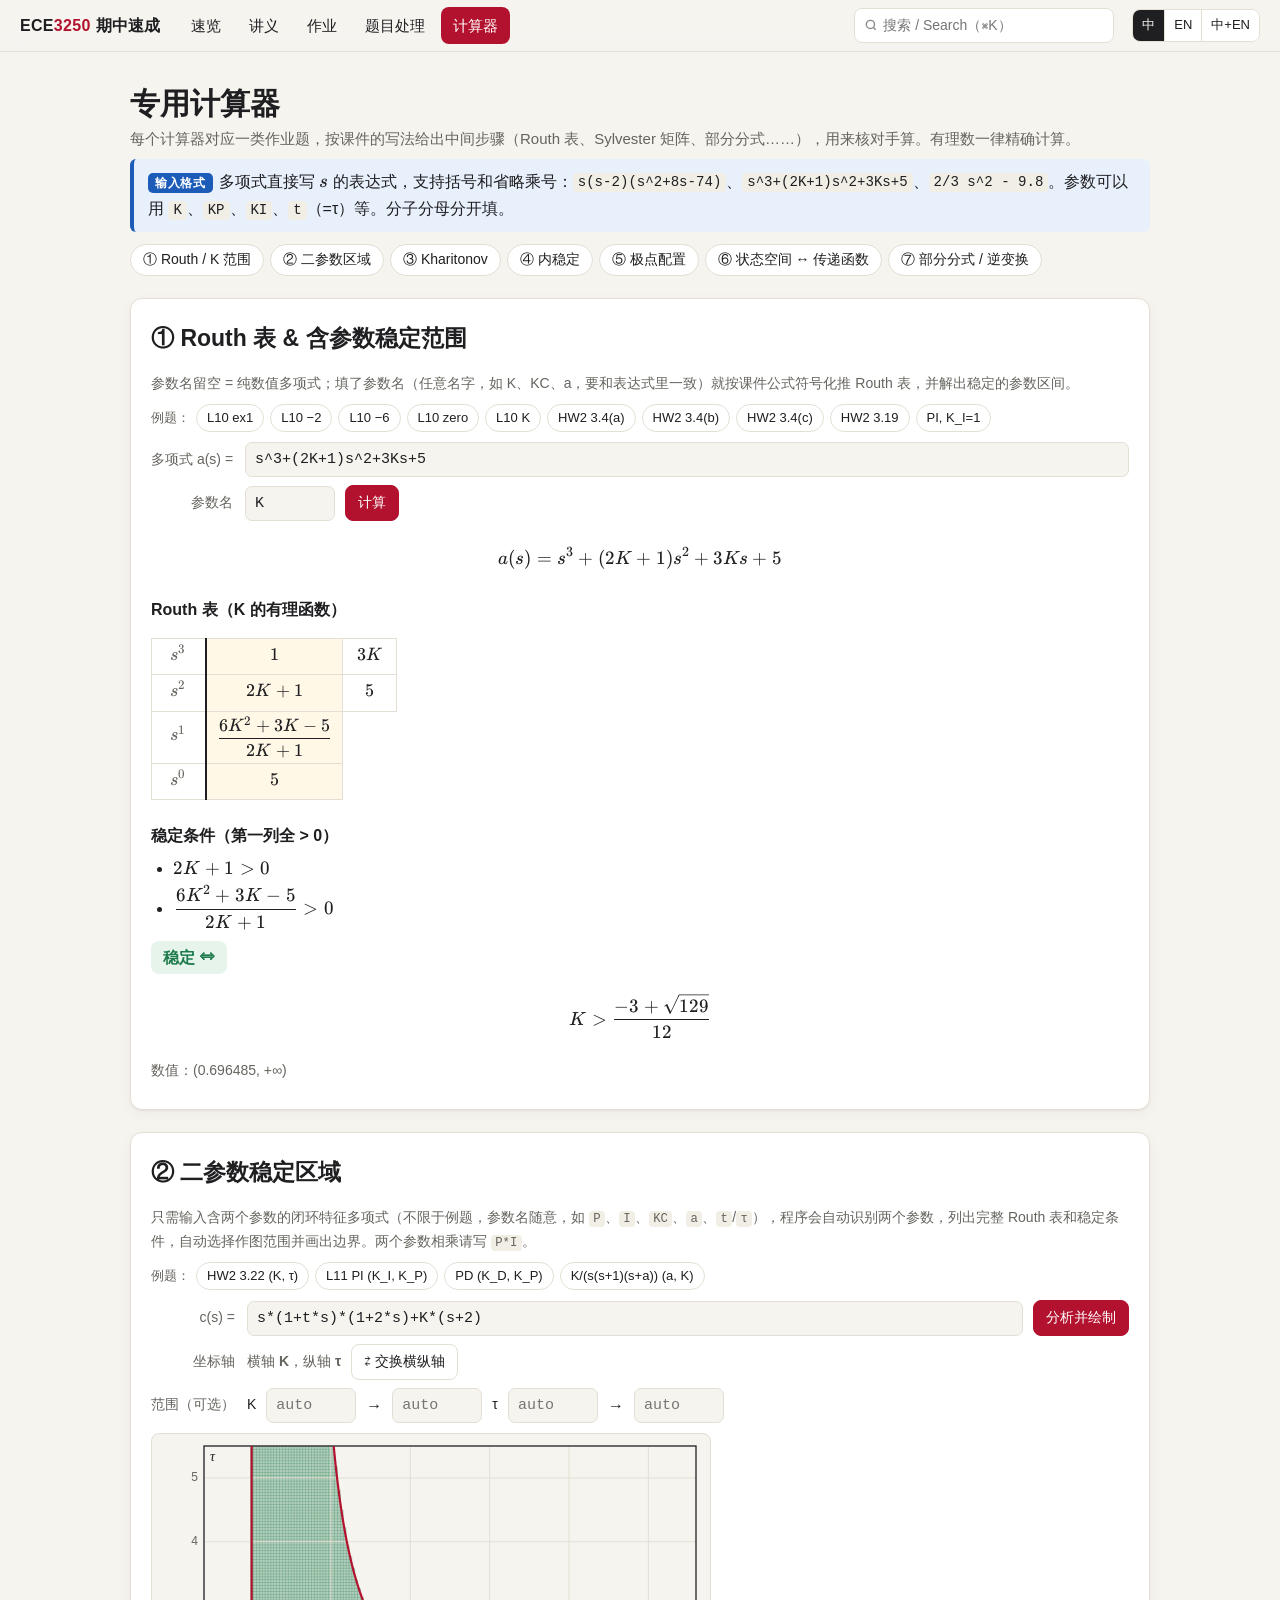
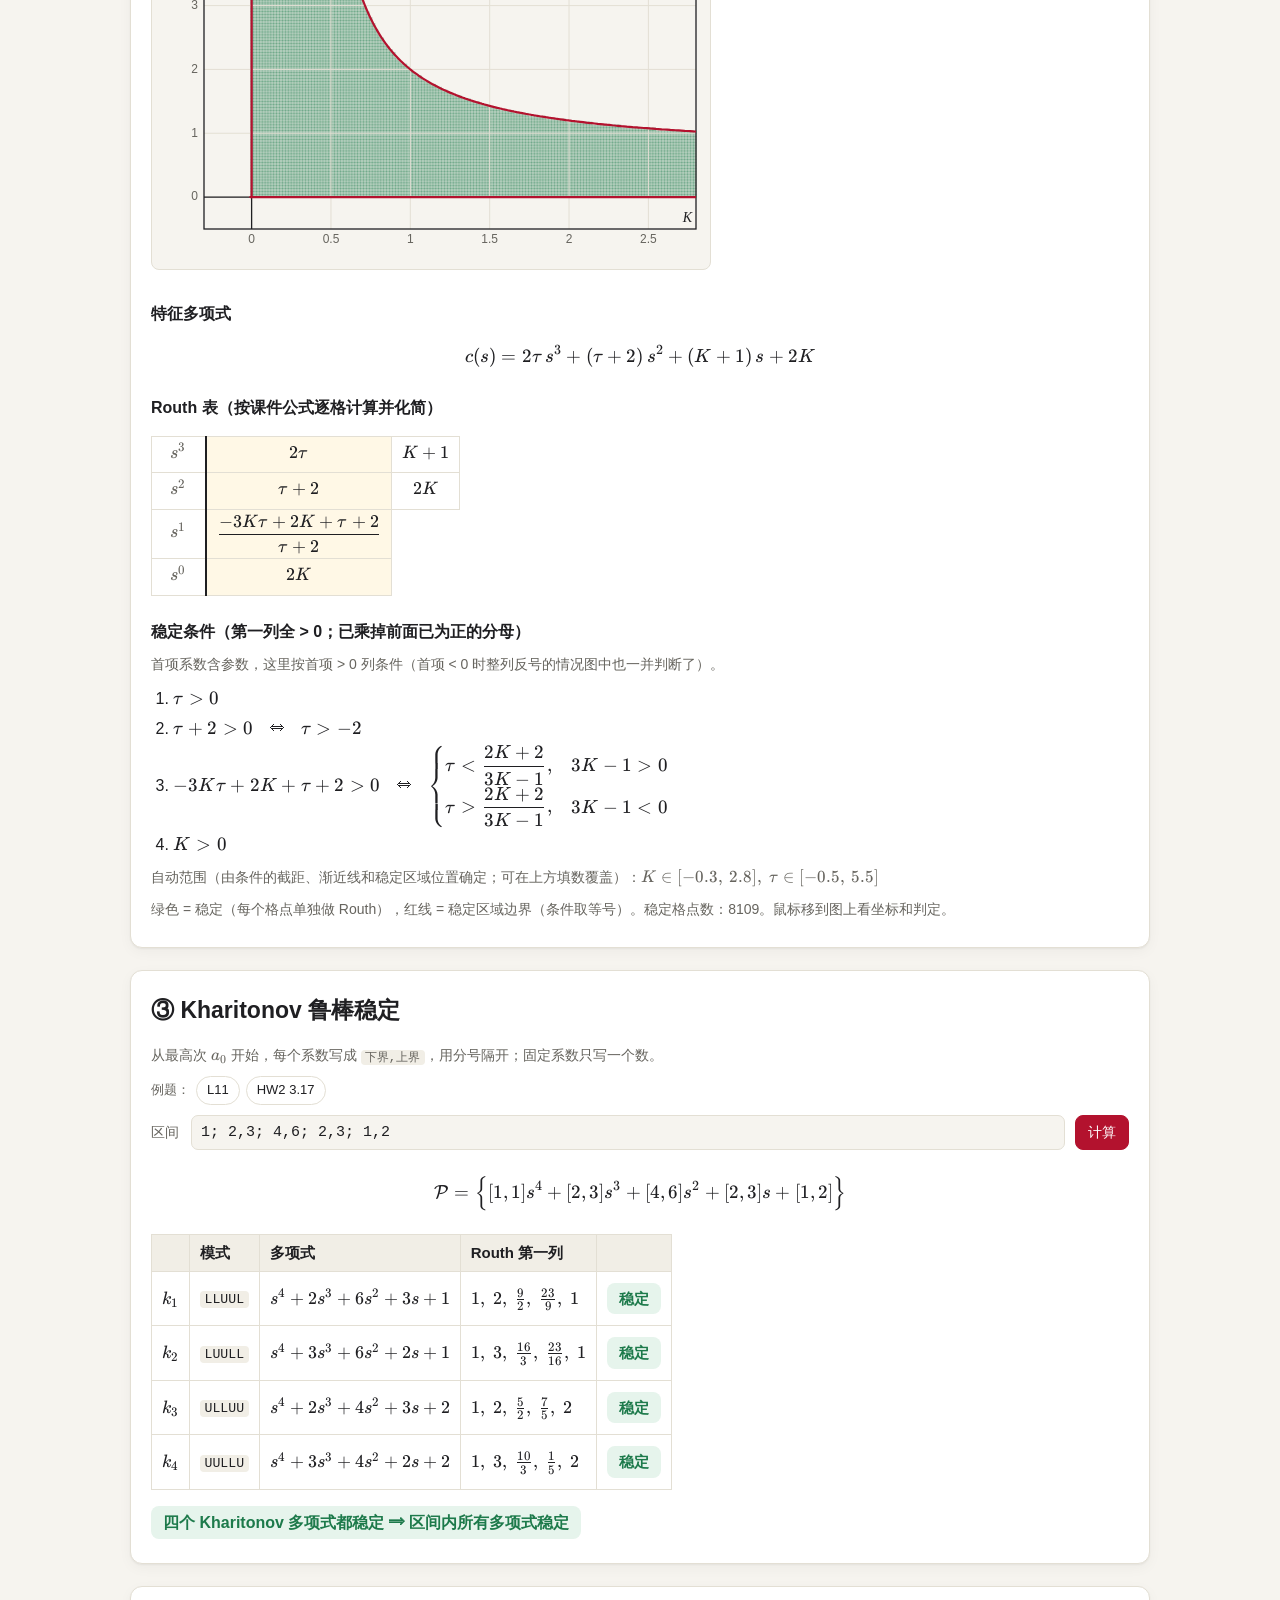
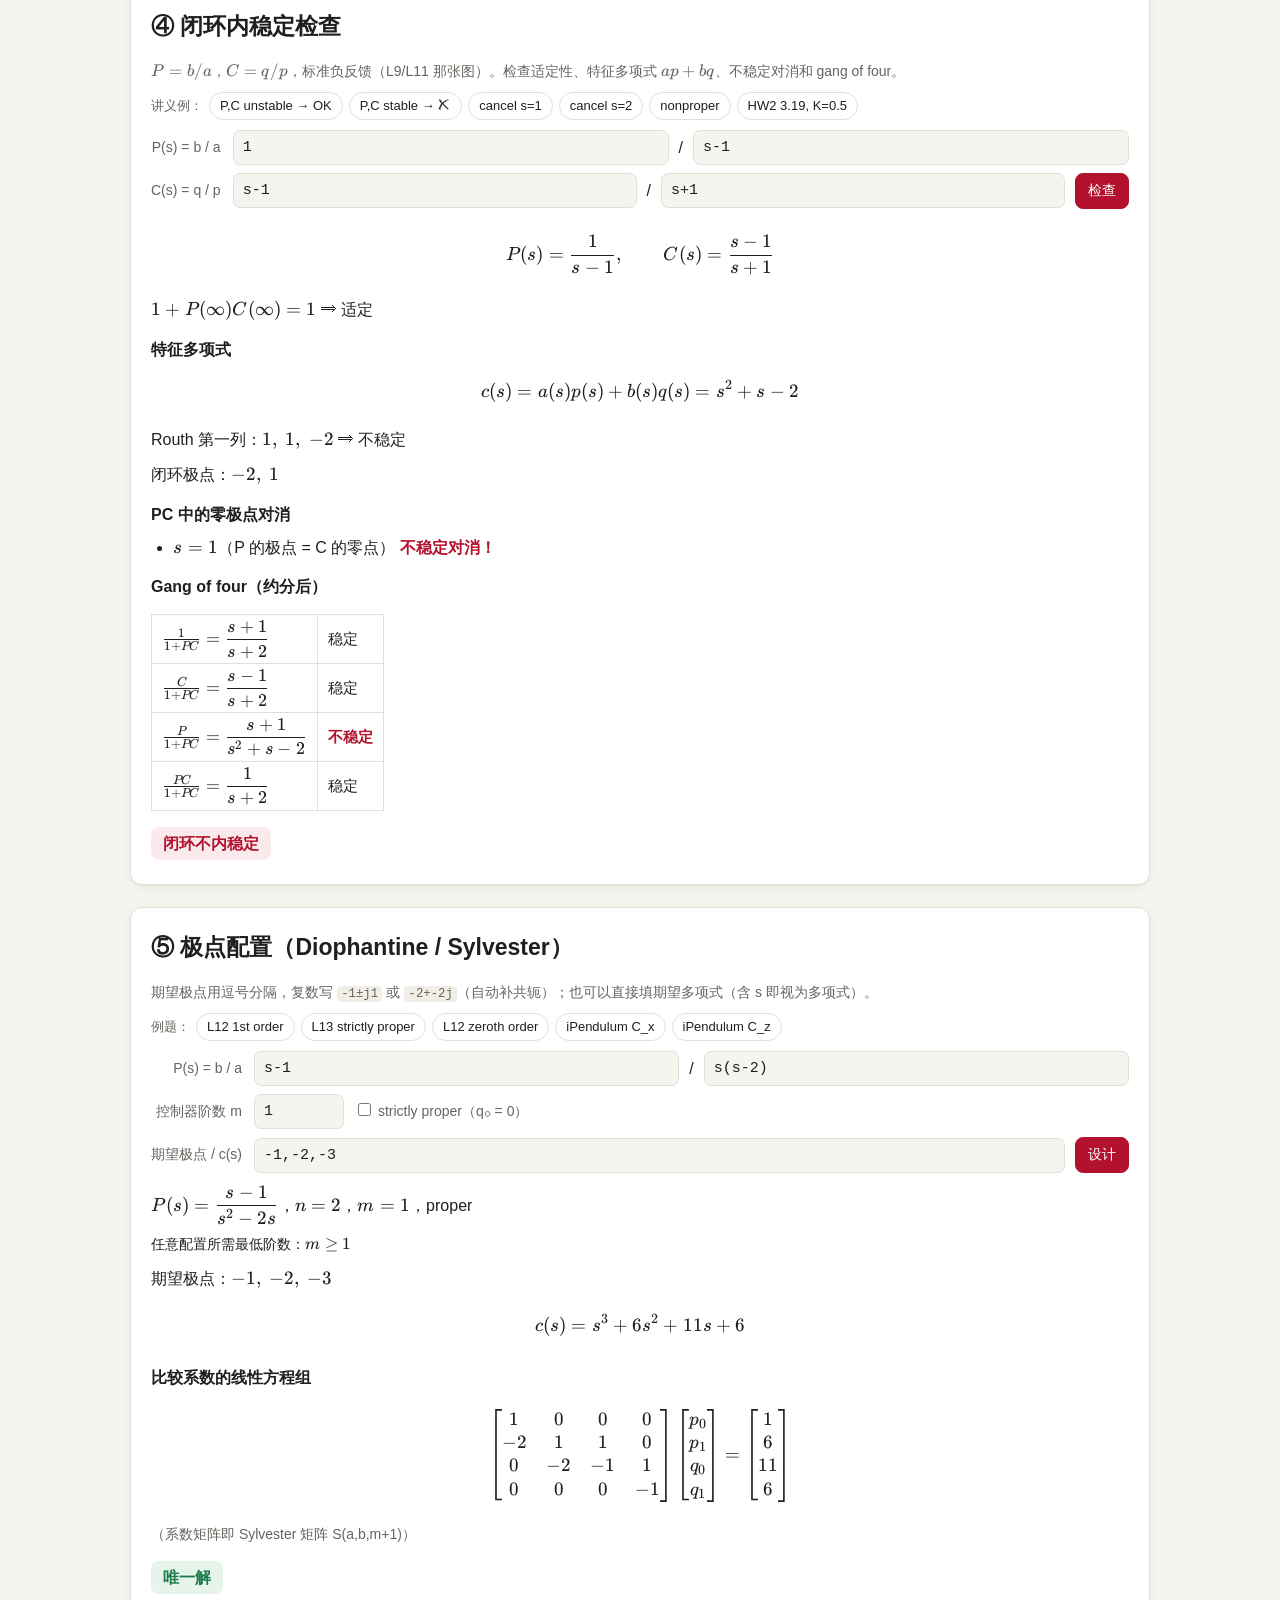
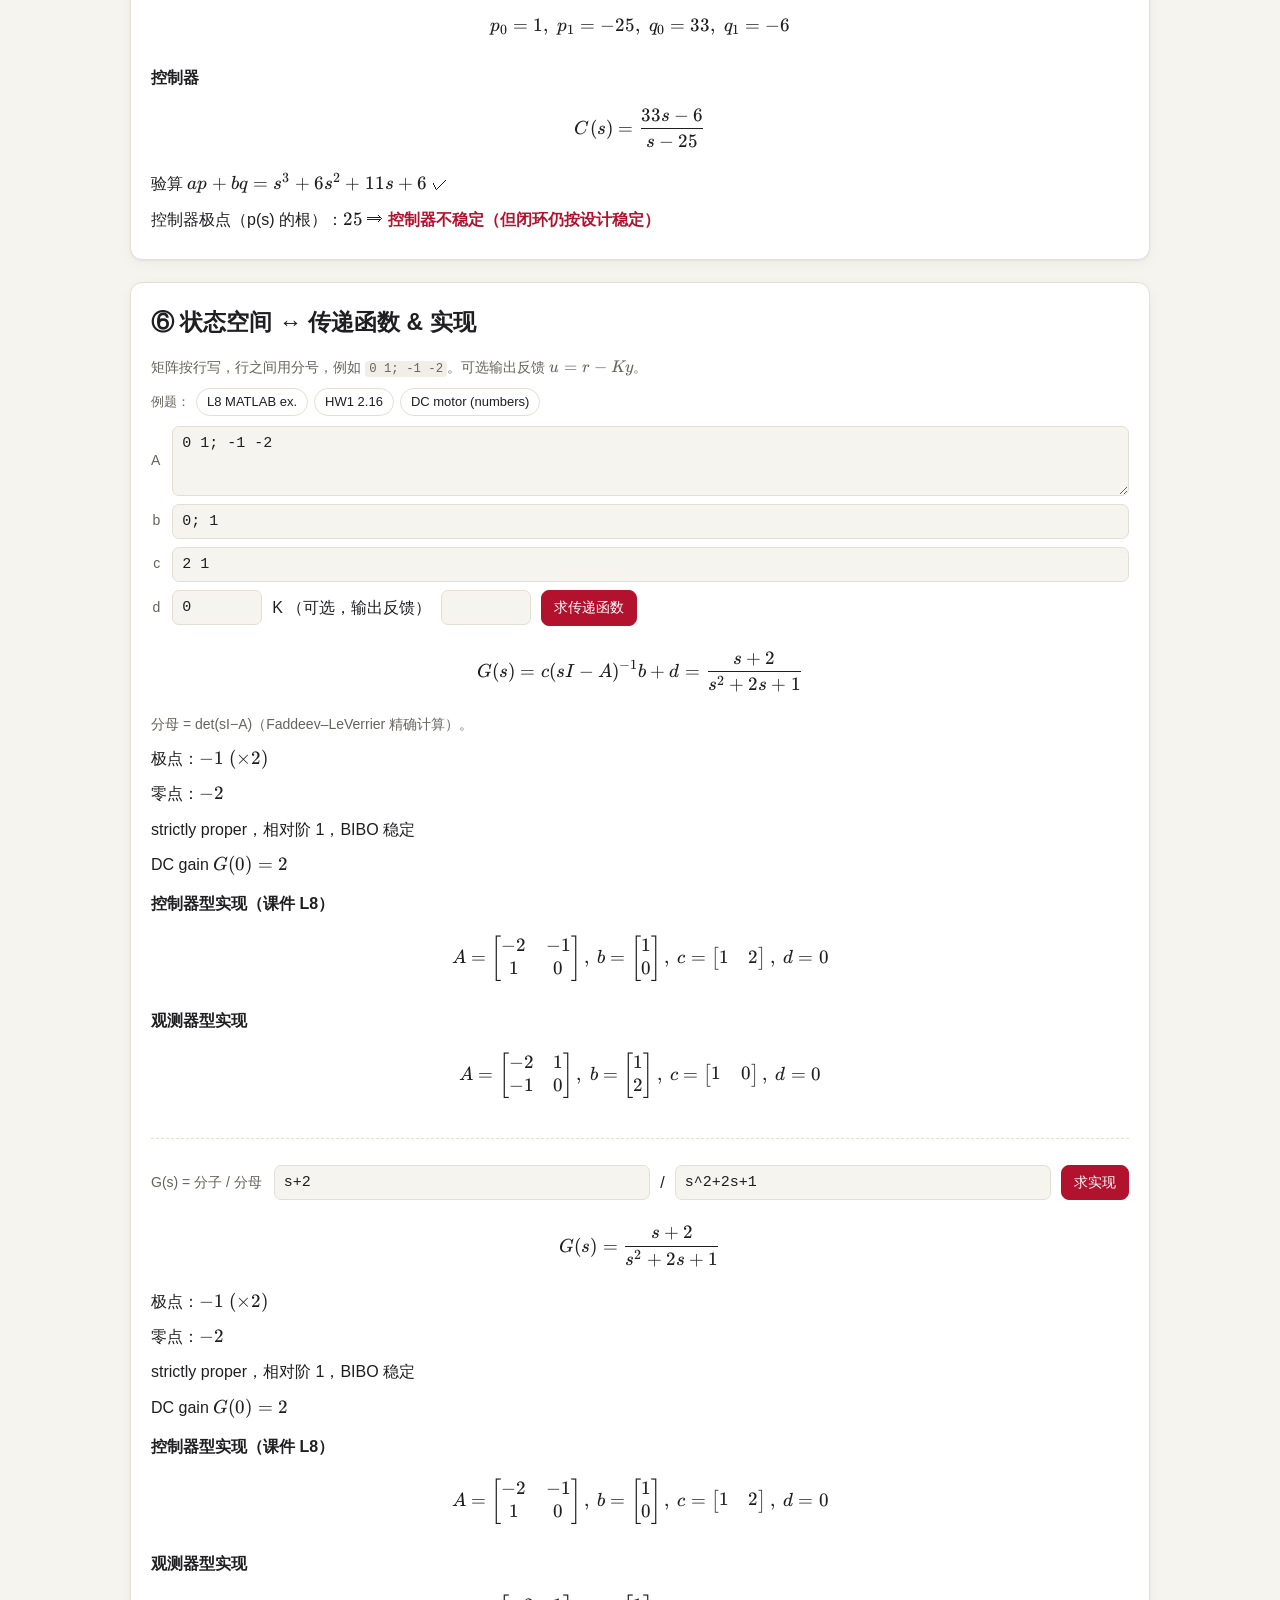
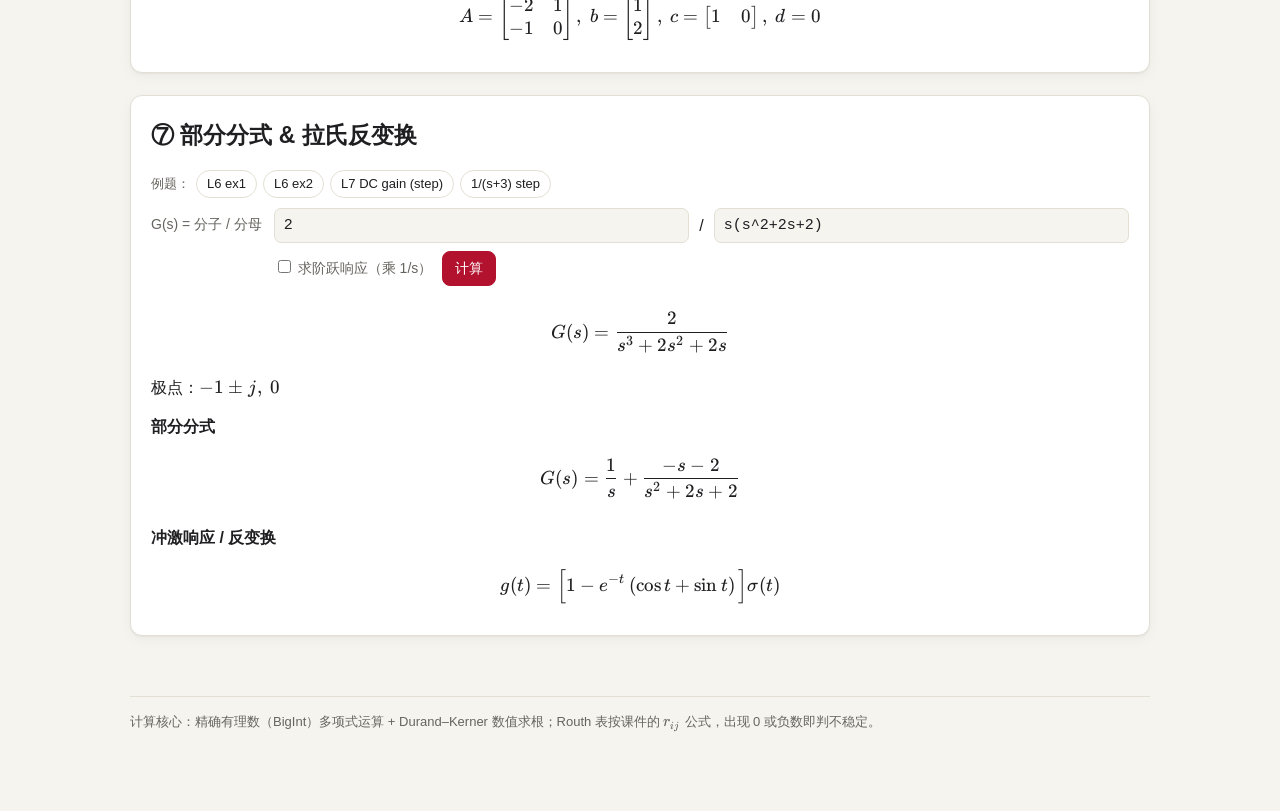
==== commit 57ce7fa1: "Two-parameter region: auto-detect parameters, full Routh table, auto range The region calculator no " ====
--- a/calc.html
+++ b/calc.html
@@ -9,10 +9,10 @@
 <link rel="stylesheet" href="assets/style.css?v=4">
 <script defer src="assets/vendor/katex/katex.min.js"></script>
 <script defer src="assets/vendor/katex/auto-render.min.js"></script>
-<script defer src="assets/search-index.js?v=3"></script>
-<script defer src="assets/cmath.js?v=2"></script>
-<script defer src="assets/ui.js?v=3"></script>
-<script defer src="assets/calc.js?v=2"></script>
+<script defer src="assets/search-index.js?v=4"></script>
+<script defer src="assets/cmath.js?v=4"></script>
+<script defer src="assets/ui.js?v=4"></script>
+<script defer src="assets/calc.js?v=5"></script>
 </head>
 <body>
 <header id="topnav"></header>
@@ -56,12 +56,12 @@
 <!-- ② region -->
 <section class="calc" id="region-sec">
 <h2 id="region" data-kw="two parameter stability region plot pi controller tau K plane">② <span class="zh">二参数稳定区域</span><span class="en">Two-parameter stability region</span></h2>
-<p class="muted small"><span class="zh">输入任意含两个参数的闭环特征多项式（不限于下面的例题），在横轴、纵轴填这两个参数的名字和范围。参数名可以任取（如 <code>KC</code>、<code>KI</code>、<code>a</code>、<code>t</code>/<code>τ</code>、<code>K_1</code>），但必须和表达式里写的一致；其它常数请直接代入数值。程序在网格上逐点做 Routh，绿色为稳定。</span><span class="en">Enter any closed-loop characteristic polynomial with two parameters (not just the examples) and give their names and ranges on the two axes. Names are free (<code>KC</code>, <code>KI</code>, <code>a</code>, <code>t</code>/<code>τ</code>, <code>K_1</code>…) but must match the expression; substitute all other constants as numbers. Routh is run at every grid point, green = stable.</span></p>
+<p class="muted small"><span class="zh">只需输入含两个参数的闭环特征多项式（不限于例题，参数名随意，如 <code>P</code>、<code>I</code>、<code>KC</code>、<code>a</code>、<code>t</code>/<code>τ</code>），程序会自动识别两个参数，列出完整 Routh 表和稳定条件，自动选择作图范围并画出边界。两个参数相乘请写 <code>P*I</code>。</span><span class="en">Just type the closed-loop characteristic polynomial with two parameters (any names such as <code>P</code>, <code>I</code>, <code>KC</code>, <code>a</code>, <code>t</code>/<code>τ</code>). The parameters are detected automatically; the full Routh table, the stability conditions, the plot range and the boundary are all derived for you. Write products of two parameters as <code>P*I</code>.</span></p>
 <div class="presets"><span><span class="zh">例题：</span><span class="en">Examples:</span></span><button data-region="hw322">HW2 3.22 (K, τ)</button><button data-region="pi">L11 PI (K_I, K_P)</button><button data-region="pd">PD (K_D, K_P)</button><button data-region="ka">K/(s(s+1)(s+a)) (a, K)</button></div>
 <div class="form">
-<label for="rg-in">c(s) =</label><input type="text" id="rg-in" value="s*(1+t*s)*(1+2*s)+K*(s+2)">
-<label><span class="zh">横轴</span><span class="en">x-axis</span></label><div class="row"><input type="text" id="rg-x" class="short" value="K"><input type="text" id="rg-x0" class="short" value="0"><span>→</span><input type="text" id="rg-x1" class="short" value="5"></div>
-<label><span class="zh">纵轴</span><span class="en">y-axis</span></label><div class="row"><input type="text" id="rg-y" class="short" value="t"><input type="text" id="rg-y0" class="short" value="0"><span>→</span><input type="text" id="rg-y1" class="short" value="6"><button class="primary" id="rg-go"><span class="zh">绘制</span><span class="en">Plot</span></button></div>
+<label for="rg-in">c(s) =</label><div class="row"><input type="text" id="rg-in" value="s*(1+t*s)*(1+2*s)+K*(s+2)"><button class="primary" id="rg-go"><span class="zh">分析并绘制</span><span class="en">Analyze &amp; plot</span></button></div>
+<label><span class="zh">坐标轴</span><span class="en">Axes</span></label><div class="row"><span id="rg-axes" class="muted small"><span class="zh">（自动识别）</span><span class="en">(auto)</span></span><button id="rg-swap"><span class="zh">⇄ 交换横纵轴</span><span class="en">⇄ Swap axes</span></button></div>
+<label><span class="zh">范围（可选）</span><span class="en">Range (optional)</span></label><div class="row"><span id="rg-xl" class="small">x</span><input type="text" id="rg-x0" class="short" placeholder="auto"><span>→</span><input type="text" id="rg-x1" class="short" placeholder="auto"><span id="rg-yl" class="small">y</span><input type="text" id="rg-y0" class="short" placeholder="auto"><span>→</span><input type="text" id="rg-y1" class="short" placeholder="auto"></div>
 </div>
 <canvas class="region" id="rg-canvas"></canvas>
 <div class="readout" id="rg-read"></div>
